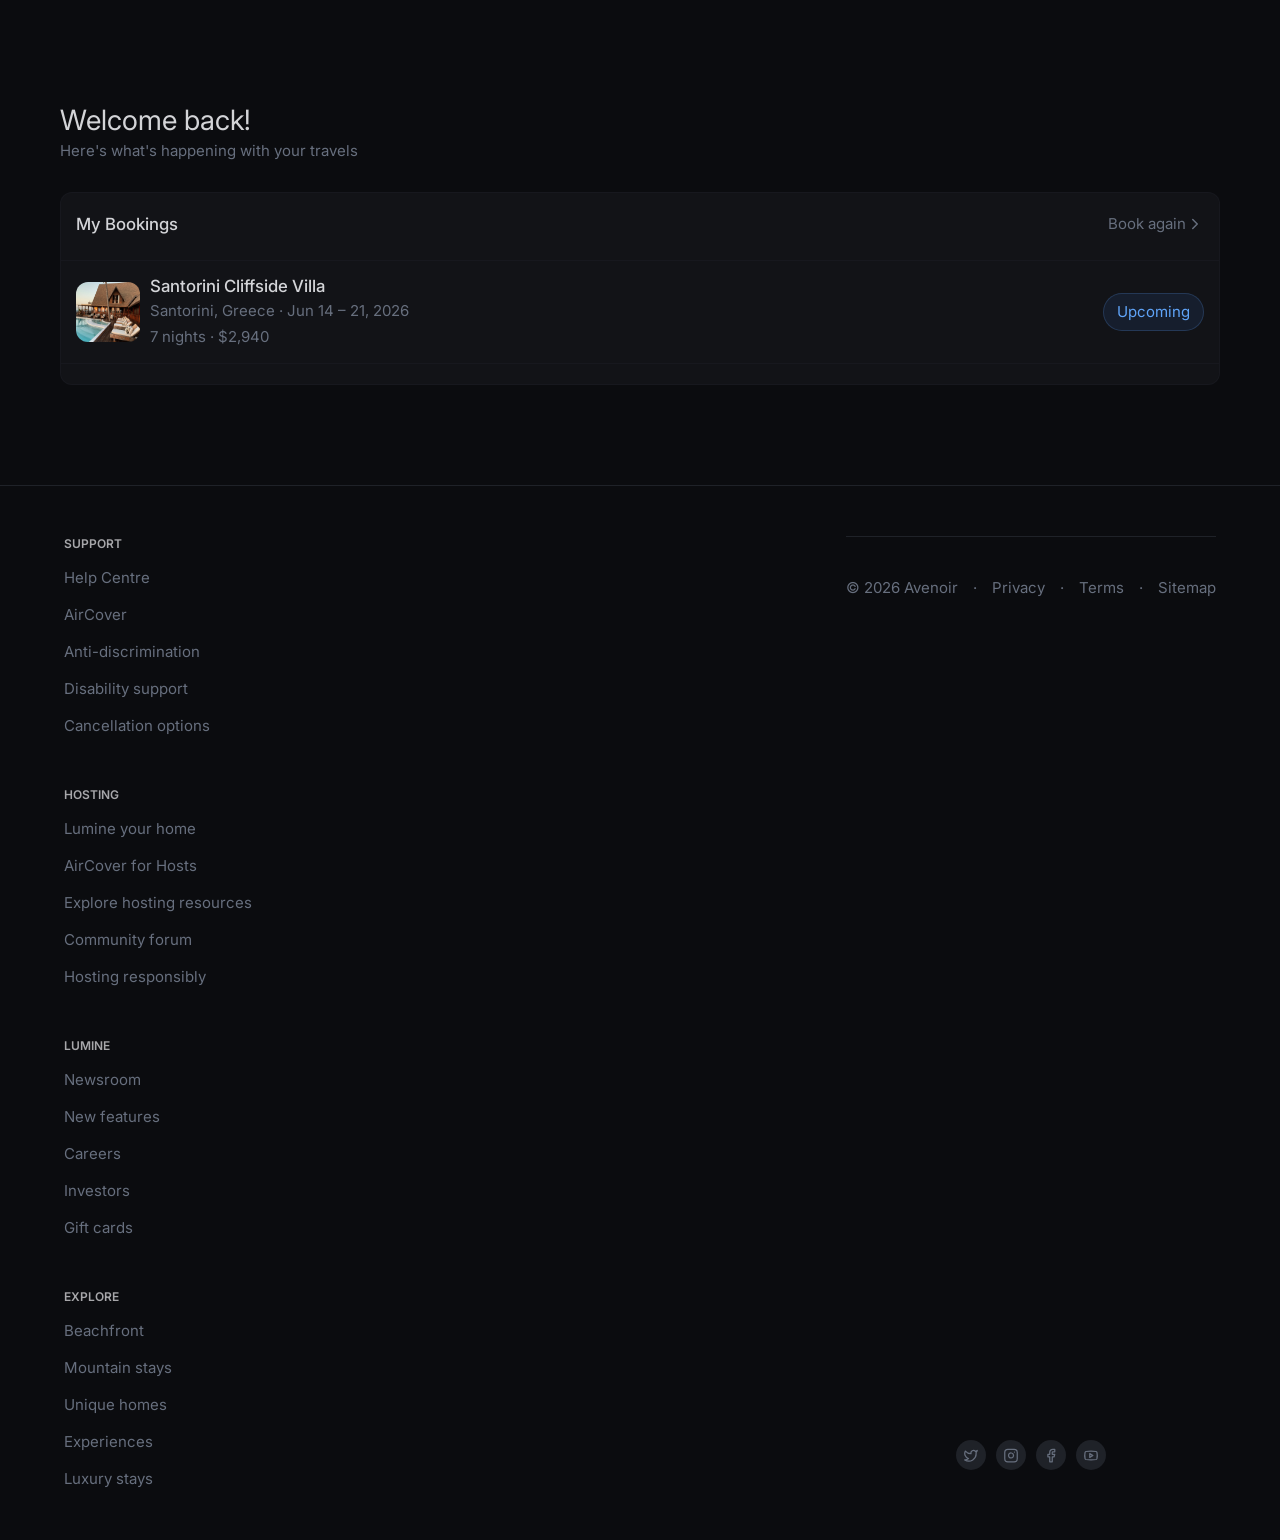
==== dash.html @ 9d3813c6 "Your descriptive message here" ====
<!DOCTYPE html>
<html lang="en">
<head>
    <meta charset="UTF-8">
    <meta name="viewport" content="width=device-width, initial-scale=1.0">
    <title>Avenoir | Website</title>
    <link rel="preconnect" href="https://fonts.googleapis.com">
    <link rel="preconnect" href="https://fonts.gstatic.com" crossorigin>
    <link href="https://fonts.googleapis.com/css2?family=Cookie&family=Inter:ital,opsz,wght@0,14..32,100..900;1,14..32,100..900&display=swap" rel="stylesheet">
  <link rel="stylesheet" href="style.css">
  <link rel="stylesheet" href="./explore.css">
</head>
<body>
    <section class="section">
        <div class="section__inner">
            <div class="section__heading">
                <h2 class="section__title">Welcome back!</h2>
                <p class="text--md">Here's what's happening with your travels</p>
            </div>
            <div class="dahboard">
                <div class="dhs_one">
                    <p class="card__location">My Bookings</p>
                    <p class="text--md">Book again <svg xmlns="http://www.w3.org/2000/svg" width="18" height="18" viewBox="0 0 24 24" fill="none" stroke="currentColor" stroke-width="2" stroke-linecap="round" stroke-linejoin="round" class="lucide lucide-chevron-right w-3 h-3"><path d="m9 18 6-6-6-6"></path></svg></p>
                </div>
                <div class="dallas">
                    <div class="left-da">
                        <img src="./images/hero-bg.jpg" alt="" class="">
                        <div class="lodd">
                            <p class="card__location">Santorini Cliffside Villa</p>
                            <p class="text--md">Santorini, Greece · Jun 14 – 21, 2026</p>
                            <p class="text--md">7 nights · $2,940</p>
                        </div>
                    </div>
                    <dv class="right-dah">
                        <p class="text--md">Upcoming</p>
                    </dv>
                </div>
            </div>
        </div>
    </section>

    


     <footer class="footer-section">
        <div class="footer__inner">
            <div class="first-footer__layer">
                <div class="first__layer--one">
                    <div class="first_layer-header">
                        <p class="text--sm">Support</p>
                    </div>
                    <a href="./" class="">
                        <p class="text--md">Help Centre</p>
                    </a>
                    <a href="./" class="">
                        <p class="text--md">AirCover</p>
                    </a>
                    <a href="./" class="">
                        <p class="text--md">Anti-discrimination</p>
                    </a>
                    <a href="./" class="">
                        <p class="text--md">Disability support</p>
                    </a>
                    <a href="./" class="">
                        <p class="text--md">Cancellation options</p>
                    </a>
                </div>
                <div class="first__layer--one">
                    <div class="first_layer-header">
                        <p class="text--sm">Hosting</p>
                    </div>
                    <a href="./" class="">
                        <p class="text--md">Lumine your home</p>
                    </a>
                    <a href="./" class="">
                        <p class="text--md">AirCover for Hosts</p>
                    </a>
                    <a href="./" class="">
                        <p class="text--md">Explore hosting resources</p>
                    </a>
                    <a href="./" class="">
                        <p class="text--md">Community forum</p>
                    </a>
                    <a href="./" class="">
                        <p class="text--md">Hosting responsibly</p>
                    </a>
                </div>
                <div class="first__layer--one">
                    <div class="first_layer-header">
                        <p class="text--sm">Lumine</p>
                    </div>
                    <a href="./" class="">
                        <p class="text--md">Newsroom</p>
                    </a>
                    <a href="./" class="">
                        <p class="text--md">New features</p>
                    </a>
                    <a href="./" class="">
                        <p class="text--md">Careers</p>
                    </a>
                    <a href="./" class="">
                        <p class="text--md">Investors</p>
                    </a>
                    <a href="./" class="">
                        <p class="text--md">Gift cards</p>
                    </a>
                </div>
                <div class="first__layer--one">
                    <div class="first_layer-header">
                        <p class="text--sm">Explore</p>
                    </div>
                    <a href="./" class="">
                        <p class="text--md">Beachfront</p>
                    </a>
                    <a href="./" class="">
                        <p class="text--md">Mountain stays</p>
                    </a>
                    <a href="./" class="">
                        <p class="text--md">Unique homes</p>
                    </a>
                    <a href="./" class="">
                        <p class="text--md">Experiences</p>
                    </a>
                    <a href="./" class="">
                        <p class="text--md">Luxury stays</p>
                    </a>
                </div>
            </div>
            <div class="second-footer__layer">
                <div class="just-text__footer">
                    <p class="text--md">© <span id="year"></span> Avenoir</p>
                    <p class="text--md">·</p>
                    <p class="text--md">Privacy</p>
                    <p class="text--md">·</p>
                    <p class="text--md">Terms</p>
                    <p class="text--md">·</p>
                    <p class="text--md">Sitemap</p>
                </div>
                <div class="just-svg__footer">
                    <a href="./" class="">
                        <svg xmlns="http://www.w3.org/2000/svg" width="24" height="24" viewBox="0 0 24 24" fill="none" stroke="currentColor" stroke-width="2" stroke-linecap="round" stroke-linejoin="round" class="lucide lucide-twitter w-3.5 h-3.5 text-muted-foreground">
                            <path d="M22 4s-.7 2.1-2 3.4c1.6 10-9.4 17.3-18 11.6 2.2.1 4.4-.6 6-2C3 15.5.5 9.6 3 5c2.2 2.6 5.6 4.1 9 4-.9-4.2 4-6.6 7-3.8 1.1 0 3-1.2 3-1.2z"></path>
                        </svg>
                    </a>
                    <a href="./" class="">
                        <svg xmlns="http://www.w3.org/2000/svg" width="24" height="24" viewBox="0 0 24 24" fill="none" stroke="currentColor" stroke-width="2" stroke-linecap="round" stroke-linejoin="round" class="lucide lucide-instagram w-3.5 h-3.5 text-muted-foreground">
                            <rect width="20" height="20" x="2" y="2" rx="5" ry="5"></rect>
                            <path d="M16 11.37A4 4 0 1 1 12.63 8 4 4 0 0 1 16 11.37z"></path>
                            <line x1="17.5" x2="17.51" y1="6.5" y2="6.5"></line>
                        </svg>
                    </a>
                    <a href="./" class="">
                        <svg xmlns="http://www.w3.org/2000/svg" width="24" height="24" viewBox="0 0 24 24" fill="none" stroke="currentColor" stroke-width="2" stroke-linecap="round" stroke-linejoin="round" class="lucide lucide-facebook w-3.5 h-3.5 text-muted-foreground">
                            <path d="M18 2h-3a5 5 0 0 0-5 5v3H7v4h3v8h4v-8h3l1-4h-4V7a1 1 0 0 1 1-1h3z"></path>
                        </svg>
                    </a>
                    <a href="./" class="">
                        <svg xmlns="http://www.w3.org/2000/svg" width="24" height="24" viewBox="0 0 24 24" fill="none" stroke="currentColor" stroke-width="2" stroke-linecap="round" stroke-linejoin="round" class="lucide lucide-youtube w-3.5 h-3.5 text-muted-foreground">
                            <path d="M2.5 17a24.12 24.12 0 0 1 0-10 2 2 0 0 1 1.4-1.4 49.56 49.56 0 0 1 16.2 0A2 2 0 0 1 21.5 7a24.12 24.12 0 0 1 0 10 2 2 0 0 1-1.4 1.4 49.55 49.55 0 0 1-16.2 0A2 2 0 0 1 2.5 17"></path>
                            <path d="m10 15 5-3-5-3z"></path>
                        </svg>
                    </a>
                </div>
            </div>
        </div>
    </footer>


    <script src="main.js">
    </script>
</body>
</html>
---- style.css ----
/* ===========================
   RESET + BASE
=========================== */
*, *::before, *::after {
  box-sizing: border-box;
  margin: 0;
  padding: 0;
}

html {
  scroll-behavior: smooth;
}

body {
    font-family: "Inter", sans-serif;
}

.section{
    width: 100%;
    background-color: #0B0C0F;
    /* background-color: blue; */
    padding: 80px 0;
}
.section__inner {
  width: min(100%, 1200px);
  margin-inline: auto;
  gap: 30px;
  display: flex;
  flex-direction: column;
  /* background-color: red; */
  padding: 20px;

}

.section__header{
    display: flex;
    justify-content: space-between;
    flex-wrap: nowrap;
    /* justify-content: center; */
    align-items: center;
}

.section__link {
    font-size: .87rem;
    align-self: flex-end;
    text-decoration: underline;
    text-underline-offset: 3px;
    color: #757577;
    text-decoration-color: rgba(233, 234, 237, 0.5);
}

.section__title{
    font-size: 28px;
    font-weight: 400;
    line-height: 40px;
    color: #e9eaede6;
}


.text--md {
    font-size: 15px;
    font-weight: 400;
    line-height: 22px;
    color: rgb(103, 111, 126);
    /* background: red; */
}

.section__grid{
    display: grid;
    grid-template-columns: repeat(1, fr);
    gap: 50px;
    width: 100%;
}

.card {
    display: flex;
    flex-direction: column;
    /* gap: 15px; */
    /* background-color: red; */
    /* display: block; */
    /* border-radius: 12px; */
    overflow: hidden;
    transition: all 0.3s ease;
}

#featured-grid .card{
  gap: 15px;
}

.card__image-wrapper {
    border-radius: 12px;
    overflow: hidden;
    position: relative;
    /* height: 300px; */
}

#featured-grid .card__image-wrapper{
  height: 300px;
}

.card__image-wrapper img {
    width: 100%;
    height: 100%;
    object-fit: cover;
    display: block;
    transition: all 0.3s ease;
    z-index: 100;
}


.card:hover .card__image-wrapper img {
    transform: scale(1.1);
}

.love_btn {
    position: absolute;
    top: 12px;
    right: 12px;
    z-index: 200;
    background: rgba(0, 0, 0, 0.3);
    height: 50px;
    width: 50px;
    display: flex;
    justify-content: center;
    align-items: center;
    padding: 0;
    border-radius: 100%;
    border: none;
    cursor: pointer; 
}

.love_btn svg {
    color: rgb(233, 234, 237);
    height: 24px;
    width: 24px;
    display: block;
}

.card__location{
    font-size: 1.05rem;
    color: #e9eaede6;
    font-weight: 500;
}

.card__details-row{
    display: flex;
    justify-content: space-between;
    align-items: center;
}


.card__rating{
    display: flex;
    justify-content: center;
    align-items: center;
    color: #E9EAED;
    gap: 6px;
}

.card__rating span{
    font-size: 1rem;
    color: #e9eaede6;
}

.card__rating svg{
    height: 20px;
    width: 20px;
    fill: #e9eaede6;
}

.card__details{
    display: flex;
    flex-direction: column;
    gap: 15px;
    padding: 10px 0;
    /* background-color: gold; */
}

.text--sm{
    font-size: 1.15rem;
    line-height: 16px;
    font-weight: 400;
    color: #676f7e;
    /* background-color: red; */
}


.card__price{
    font-weight: 600;
    font-size: 15.9px;
    color: rgba(233, 234, 237, 0.8);
    /* color: rgba(255, 255, 255, 0.6); */
}

.card__price span{
    font-weight: 400;
    color: #676f7e;
}


#destinations-grid{
  display: grid;
  grid-template-columns: repeat(2, 1fr);
  /* background-color: red; */
  row-gap: 30px;
  column-gap: 15px;
}

#destinations-grid .card__image-wrapper{
  height: 330px;
  /* object-fit: contain; */
}


#destinations-grid .image{
  object-fit: contain;
}

.card__destination-label{
  display: flex;
  flex-direction: column;
  gap: 8px;
}


#destinations-grid .card {
    position: relative;
}

#destinations-grid .card__image-wrapper::after {
    content: '';
    position: absolute;
    bottom: 0;
    left: 0;
    right: 0;
    height: 60%;
    background: linear-gradient(to top, rgba(0, 0, 0, 0.7), transparent);
    border-radius: 12px;
}

/* Card Destination Label (Trending grid overlay) */
.card__destination-label {
    position: absolute;
    bottom: 20px;
    left: 15px;
    z-index: 2;
    color: white;
    display: flex;
    flex-direction: column;
    /* gap: 2px; */
}

.card__destination-label .card__location{
  color: rgb(255, 255, 255);
}

.card__destination-label .text--sm{
  color: rgba(255, 255, 255, 0.6);
}

#experiences-grid .card__location{
  color: #e9eaede6;
}

#experiences-grid .card{
  background-color: #1F2228;
  border-radius: 12px ;
  overflow: hidden;
  gap: 0;
}

.card__details__two{
  /* background-color: #1F2228; */
  /* padding: 15px; */
  padding: 25px 15px;
  display: flex;
  flex-direction: column;
  gap: 10px;
  /* border-radius: 8px ; */
}

#experiences-grid .card__image-wrapper{
  border-radius: 0;
}

/* Card Host & Price Row */
.card__host-price {
    padding: 5px 0 0 0;
    display: flex;
    justify-content: space-between;
}

.card__host {
    display: flex;
    justify-content: center;
    align-items: center;
    gap: 8px;
}


.card__host-avatar {
    width: 25px;
    height: 25px;
    object-fit: cover;
    border-radius: 100%;
}








/* Review Card */
.review-card {
    background-color: #121317;
    padding: 30px 20px;
    display: flex;
    flex-direction: column;
    gap: 20px;
    border-radius: 12px;
}

/* Quote Icon */
.review-card #quote-icon {
  fill: rgba(233, 234, 237, 0.15);
}

/* Review Stars */
.review-card__stars svg,
.smaller-head svg {
    height: 17px;
    width: 17px;
    /* width: fit-content; */
    fill: rgba(233, 234, 237, 0.15);
}

.review-card__stars {
    display: flex;
    gap: 3px;
}

/* Review Author */
.review-card__author {
    display: flex;
    justify-content: space-between;
    align-items: center;
}

.review-card__author-avatar {
    width: 35px;
    height: 35px;
    object-fit: cover;
    border-radius: 100%;
}


#bg__img-section{
    background: linear-gradient(to right, rgba(0, 0, 0, .7) 1%, rgba(0, 0, 0, .7) 100%), url(./images/house-three.png);
    background-repeat: no-repeat;
    background-position: center;
    background-size: cover;
    padding: 50px 30px;
    border-radius: 16px;
}

.insidee-head {
    width: 90%;
    display: flex;
    flex-direction: column;
    gap: 15px;
    /* background-color: red; */
}

#bg__img-section .text--special {
    font-weight: 600;
    text-transform: uppercase;
    color: rgba(255, 255, 255, 0.4);
    letter-spacing: 1.2px;
    font-size: 11px;
}

.inner-header {
    font-size: 32px;
    font-weight: 400;
    /* line-height: 60px; */
    color: rgba(233, 234, 237, 0.9);
}

.insidee-head .text--md{
  color: rgba(255, 255, 255, 0.6);

}
.anchor-btn {
    width: 100%;
    display: flex;
    flex-direction: column;
    gap: 20px;
    /* justify-content: start; */
    /* align-items: start; */
    margin-top: 5px;
}

.anchor-btn a {
  width: 100%;
    padding: 15px 25px;
    border-radius: 12px;
    font-weight: 600;
    font-size: 14px;
}

.anchor-one-btn {
    display: flex;
    /* justify-content: center; */
    /* align-items: center; */
    gap: 3px;
    color: rgb(11, 12, 15);
    background-color: rgb(255, 255, 255);
}

.anchor-one-btn svg {
    height: 15px;
}

.anchor-two-btn {
    color: rgba(255, 255, 255, 0.7);
    background-color: transparent;
    border: 1px solid rgba(255, 255, 255, 0.2);
}

.icons-text{
    width: 100%;
    display: flex;
    gap: 20px;
    flex-wrap: wrap;
    row-gap: 15px;
    margin-top: 10px;
    /* background-color: blue; */
    /* padding: 30px 0; */
}

.icon-text-one{
    width: fit-content;
    /* background-color: gold; */
    display: flex;
    justify-content: center;
    align-items: center;
    gap: 10px;
}

.icon-section{
    /* background-color: gold; */
    background-color: rgba(255, 255, 255, 0.1);
    /* padding: 5px; */
    height: 30px;
    width: 30px;
    border-radius: 50%;
    display: flex;
    justify-content: center;
    align-items: center;
}

.icon-section svg{
    height: 16px;
    color: rgba(255, 255, 255, 0.6);
}

.icon-text-one .text--md{
    color: rgba(255, 255, 255, 0.5);
}

.inner-header span{
  color: rgba(255, 255, 255, 0.5);

}





.footer-section{
    padding: 50px 0;
    display: flex;
    justify-content: center;
    align-items: center;
    background-color: #0B0C0F;
    border-top: 1px;
    border-bottom: 0px;
    border-left: 0px;
    border-right: 0px;
    border-style: solid;
    border-color: rgb(31, 34, 40);
}

.second-footer__layer{
    padding: 40px 0 20px 0;
    display: flex;
    flex-direction: column;
    gap: 20px;
    justify-content: space-between;
    align-items: center;
    border-top: .8px;
    border-bottom: 0px;
    border-left: 0px;
    border-right: 0px;
    border-style: solid;
    border-color: rgb(31, 34, 40);
}

.footer__inner{
    display: flex;
    flex-direction: column;
    width: 90%;
    gap: 40px;
    /* background-color: gold; */
}

.first-footer__layer{
    display: grid;
    grid-template-columns: repeat(1, 1fr);
    gap: 50px;
    /* background-color: red; */
}

.first-footer__layer > div{
    width: 100%;
    display: flex;
    flex-direction: column;
    flex-direction: column;
    gap: 15px;
    /* background-color: blue; */
}

.first_layer-header .text--sm{
    text-transform: uppercase;
    color: rgba(233, 234, 237, 0.7);
    font-weight: 600;
}

.first__layer--one .text--md{
    color: rgb(103, 111, 126);
}


.just-text__footer{
    display: flex;
    gap: 15px;
    justify-content: center;
    align-items: center;
}

.just-text__footer > .text--sm{
    color: rgb(103, 111, 126);
}

.just-svg__footer svg{
    height: 15px;
    /* width: 14px; */
    color: rgb(103, 111, 126);
}

.just-svg__footer{
    display: flex;
    gap: 10px;
}

.just-svg__footer > a{
    height: 30px;
    width: 30px;
    display: flex;
    justify-content: center;
    align-items: center;
    background-color: rgb(31, 34, 40);
    border-radius: 50%;
}










































/* ===========================
   TYPOGRAPHY
=========================== */
h1, h2, h3, p {
  margin: 0;
}

a {
  text-decoration: none;
}



/* Tablet+ — show full nav links */
@media (min-width: 768px) {
  .nav__links {
    display: flex;
  }

  .nav__hamburger {
    display: none;
  }

  .nav__mobile {
    display: none !important;
  }
}


@media (min-width: 768px) {
  .stats__grid {
    grid-template-columns: repeat(4, 1fr);
  }
}



@media (min-width: 768px) {
  .work__grid {
    grid-template-columns: repeat(2, 1fr);
    grid-template-rows: auto auto;
  }

  .card--tall {
    grid-row: span 2;
    min-height: 520px;
  }

  .card--wide {
    grid-column: span 2;
  }
}

@media (min-width: 1024px) {
  .card--wide {
    grid-column: span 1;
  }
}

@media (min-width: 768px) {
  .service {
    align-items: center;
  }
}


@media (min-width: 768px) {
  .footer__inner {
    flex-direction: row;
    justify-content: space-between;
  }
}
---- explore.css ----
.search__btn{
    background-color: rgb(18, 19, 23);
    padding: 8px 20px;
    display: flex;
    justify-content: center;
    align-items: center;
    width: 75%;
    gap: 12px;
    border: 1px solid #1f222880;
    border-radius: 12px;
    transition: border-color 0.3s ease;
}


.seacrhc_filter{
    width: 100%;
    display: flex;
    justify-content: space-between;
    /* gap: 15px; */
}

.filter{
    width: 23%;
    display: flex;
    justify-content: center;
    align-items: center;
    background-color: rgb(18, 19, 23);
    border: 1px solid #1f222880;
    border-radius: 12px;
}

svg{
    color: rgb(103, 111, 126);
}

input{
    padding: 12px 0;
    background-color:inherit;
    color: white;
    border: 0;
    outline: 0;
    font-size: 16px;
    /* color: #e9eaedcc; */
    width: 100%;
}

::placeholder{
    color: rgb(103, 111, 126);
}

.search__btn:focus-within {
    border-color: #fff;
}

.filters{
    /* background-color: red; */
    gap: 15px;
    overflow: scroll;
    display: flex;
}

.filter-btn{
    border: 1px solid rgba(31, 34, 40, 0.4);
    padding: 8px 16px;
    background-color: rgb(18, 19, 23);
    color: rgb(103, 111, 126);
    border-radius: 30px;
    font-size: 15px;

}

*::-webkit-scrollbar {
    display: none; /* Chrome/Safari */
}

.bold-txt{
    font-weight: 700;
    color: rgba(233, 234, 237, 0.8);
}

.active{
    color: rgba(233, 234, 237, 0.9);
    border-color: rgba(233, 234, 237, 0.2);
    background-color: rgba(233, 234, 237, 0.1);
}



.back-btn{
    display: flex;
    /* justify-content: center; */
    align-items: center;
    color: rgb(103, 111, 126);
    gap: 5px;
}

.views{
    width: 100%;
    display: flex;
    justify-content: space-between;
    align-items: center;
    flex-direction: column;
    gap: 30px;
}

.vw{
    width: 100%;
    display: flex;
    flex-direction: column;
    gap: 15px;
}

.para{
    display: flex;
    gap: 9px;
    justify-content: center;
    flex-direction: column;
    /* align-items: center; */
    /* background-color: red; */
}

.para .text--md{
    display: flex;
    gap: 6px;
    /* justify-content: center; */
    align-items: center;
    color: rgb(103, 111, 126);
}


.para .bold{
    color: rgba(233, 234, 237, 0.7);
    font-weight: 500;
}


.shre_save{
    width: 100%;
    align-items: center;
    justify-content: end;
    display: flex;
    gap: 10px;
    /* background-color: gold; */
}

.share__btn{
    color: rgb(103, 111, 126);
    background-color: inherit;
    border: 1px solid rgba(31, 34, 40, 0.4);
    border-radius: 12px;
    padding: 10px 15px;
    display: flex;
    justify-content: center;
    align-items: center;
    gap: 3px;
    font-size: 15px;
}


.griddy{
    width: 100%;
    display: flex;
    gap: 15px;
    border-radius: 12px;
    overflow: hidden;
    /* background-color: red; */
    flex-direction: column;
    /* padding: 20px; */
}

.griddy_one{
    object-fit: cover;
    width: 100%;
    display: block;
}

.griddhdh{
    display: grid;
    /* padding: 20px; */
    width: 100%;
    gap: 8px;
    /* background: gold; */
    grid-template-columns: repeat(2, 1fr);
}

.griddhdh img{
    object-fit: cover;
    height: 140px;
    width: 100%;
}


.headign-grid{
    width: 100%;
    display: flex;
    flex-direction: column-reverse;
    gap: 12px;
    /* justify-content: space-between; */
    /* align-items: center; */
}


.inner-doings{
    font-size: 20px;
    line-height: 28px;
    font-weight: 300;
    /* background: red; */
    color: rgba(233, 234, 237, 0.9);
}

.headign-grid img{
    width: 70px;
    height: 70px;
    border-radius: 100%;
    object-fit: cover;
}

.grid_text{
    width: 100%;
    display: flex;
    flex-direction: column;
    gap: 50px;
}

.loveej{
    padding: 30px 0;
    border-width: 1px 0;
    border-color: rgba(31, 34, 40, 0.4);
    border-style: solid;
    display: flex;
    flex-direction: column;
    gap: 35px;
}

.svg-loya{
    display: flex;
    justify-content: center;
    align-items: center;
    border-radius: 12px;
    padding: 12px;
    width: fit-content;
    border: 1px solid rgba(31, 34, 40, 0.4);
    /* box-sizing: content-box; */
    /* color: red; */
    background-color: rgb(18, 19, 23);
}

.svg-loya svg{
    color: rgb(103, 111, 126);
    /* background-color: colorrgb(18, 19, 23); */
    /* border: 1px solid rgba(31, 34, 40, 0.4); */
}

.loys{
    display: flex;
    gap: 14px;
    /* justify-content: center; */
    width: 100%;
}

.lodd{
    display: flex;
    gap: 4px;
    flex-direction: column;

}  

.felxing{
    width: 100%;
    display: flex;
    justify-content: space-between;
}

.felxing > div{
    width: 50%;
    display: flex;
    gap: 25px;
    flex-direction: column;
}

.fl-one .text--md{
    color: rgba(233, 234, 237, 0.7);
}

.props_svg{
    display: flex;
    gap: 8px;
    /* justify-content: center; */
    align-items: center;
}

.revuwe__cards-section{
    display: flex;
    flex-direction: column;
    gap: 20px;
}

.grid_two_revies{
    width: 100%;
    display: grid;
    grid-template-columns: repeat(1, 1fr);
    gap: 10px;
    background-color: rgb(18, 19, 23);
    border: 1px solid rgba(31, 34, 40, 0.4);
    padding: 20px;
    border-radius: 12px;
}

/* .grid_two_revies > div{
    width: 100%;
    background-color: red;
    padding: 20px;
    border-radius: 12px; */
/* } */

.top_review_header{
    width: 100%;
    display: flex;
    justify-content: space-between;
    align-items: center;
}


.card-container{
    width: 100%;
    background-color: rgb(18, 19, 23);
    border: 1px solid rgba(31, 34, 40, 0.4);
    padding: 25px;
    border-radius: 12px;
    display: flex;
    gap: 20px;
    flex-direction: column;
    /* background-color: red; */
}

.price-header{
    display: flex;
    gap: 5px;
    align-items: center;
}

.pricingf{
    display: flex;
    justify-content: space-between;
    align-items: center;
}

.smaller-head{
    display: flex;
    gap: 5px;
    align-items: center;
    justify-content: center;
}

.date-section{
    width: 100%;
    border-radius: 12px;
    border: 1px solid rgba(31, 34, 40, 0.4);
}

.input_check{
    display: flex;
    /* background-color: gold; */
    border-width: 0 0 1px 0;
    border-style: solid;
    border-color: rgba(31, 34, 40, 0.4);
}

.input_check > div{
    padding: 15px;
    width: 50%;
}

.date-input input{
    color:  rgb(103, 111, 126);
}

.guests-section{
    width: 100%;
    display: flex;
    /* justify-content: center; */
    /* align-items: center; */
    flex-direction: column;
    padding: 15px;
    color: rgb(103, 111, 126);
    gap: 10px;
}

.border{
    border-width: 0 0 0 1px;
    border-style: solid;
    border-color: rgba(31, 34, 40, 0.4);
}

.date-section label{
    font-weight: 600;
    text-transform: uppercase;
    color: rgba(255, 255, 255, 0.4);
    letter-spacing: 1.2px;
    font-size: 11px;
}

.reserve-btn{
    width: 100%;
    border-radius: 12px;
    font-weight: 600;
    /* text-transform: uppercase; */
    color: rgba(233, 234, 237, 0.8);
    letter-spacing: 1.2px;
    font-size: 14px;
    border: 0;
    padding: 13px 0;
    background-color: rgba(233, 234, 237, 0.1);
}


.breakdown-row{
    width: 100%;
    display: flex;
    justify-content: space-between;
}

.price-breakdown{
    display: flex;
    flex-direction: column;
    gap: 10px;
}

.total{
    border-width: 1px 0 0 0;
    border-color: rgba(31, 34, 40, 0.4);
    border-style: solid;
    padding: 10px 0;
}

.guests-btn{
    padding: 5px 9px;
    border-radius: 100%;
    color: rgb(103, 111, 126);
    background-color: inherit;
    border: 1px solid rgba(31, 34, 40, 0.4);
}


.loggn{
    display: flex;
    flex-direction: column;
    gap: 20px;
}

.gridgdg{
    display: grid;
    gap: 20px;
    grid-template-columns: repeat(2, 1fr);
}

.gridgdg .card__location{
    font-size: .95rem;
}

.gridgdg .card__price{
    font-size: 13.7px;
}

.gridgdg .card__details{
    gap: 5px;
}

.gridgdg .card__rating{
    gap: 2px;
    /* font-size: 1px; */
}

.gridgdg svg{
    width: 15px;
    height: 15px;
}

.gridgdg ,.text--sm{
    font-size: 12px;
}


.dahboard{
    background-color: rgb(18, 19, 23);
    border: 1px solid rgba(31, 34, 40, 0.4);
    border-radius: 12px;
    padding: 20px 0;
    width: 100%;
    gap: 25px;
    display: flex;
    flex-direction: column;
}

.dhs_one{
    display: flex;
    align-items: center;
    /* background-color: red; */
    padding: 0 15px;
    justify-content: space-between;
}

.dhs_one .text--md{
    display: flex;
    justify-content: center;
    align-items: center;
}

.dallas{
    padding: 15px;
    /* background-color: red; */
    border-width: 1px 0;
    display: flex;
    justify-content: space-between;
    align-items: center;
    border-style: solid;
    border-color: rgba(31, 34, 40, 0.4);
}

.left-da img{
    height: 60px;
    width: 64px;
    border-radius: 12px;
}

.left-da{
    display: flex;
    gap: 10px;
    justify-content: center;
    align-items: center;
}

.right-dah{
    /* align-self: flex-end; */
}
.right-dah .text--md{
    /* align-self: flex-end; */
    color: rgb(96, 165, 250);
    border: 1px solid rgba(96, 165, 250, 0.2);
    padding: 7px 13px;
    border-radius: 30px;
    background-color: rgba(59, 130, 246, 0.1);
}
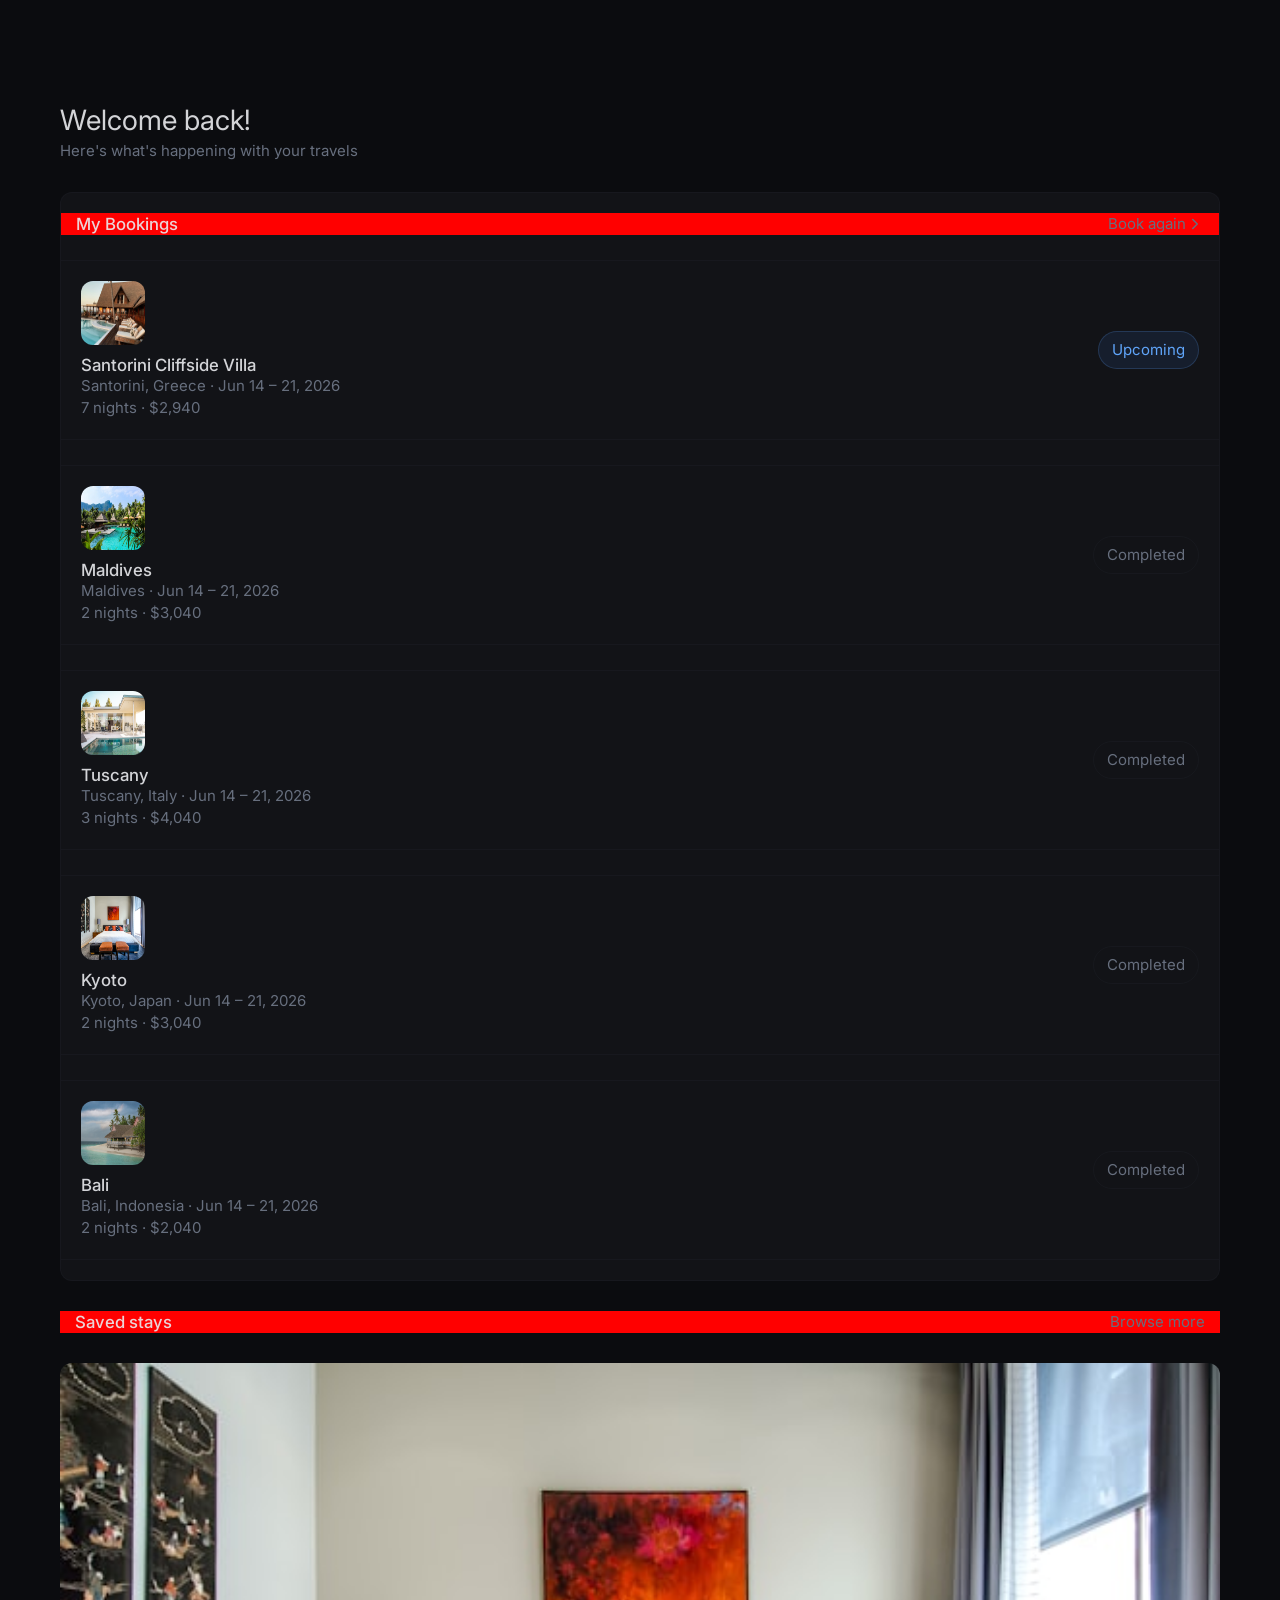
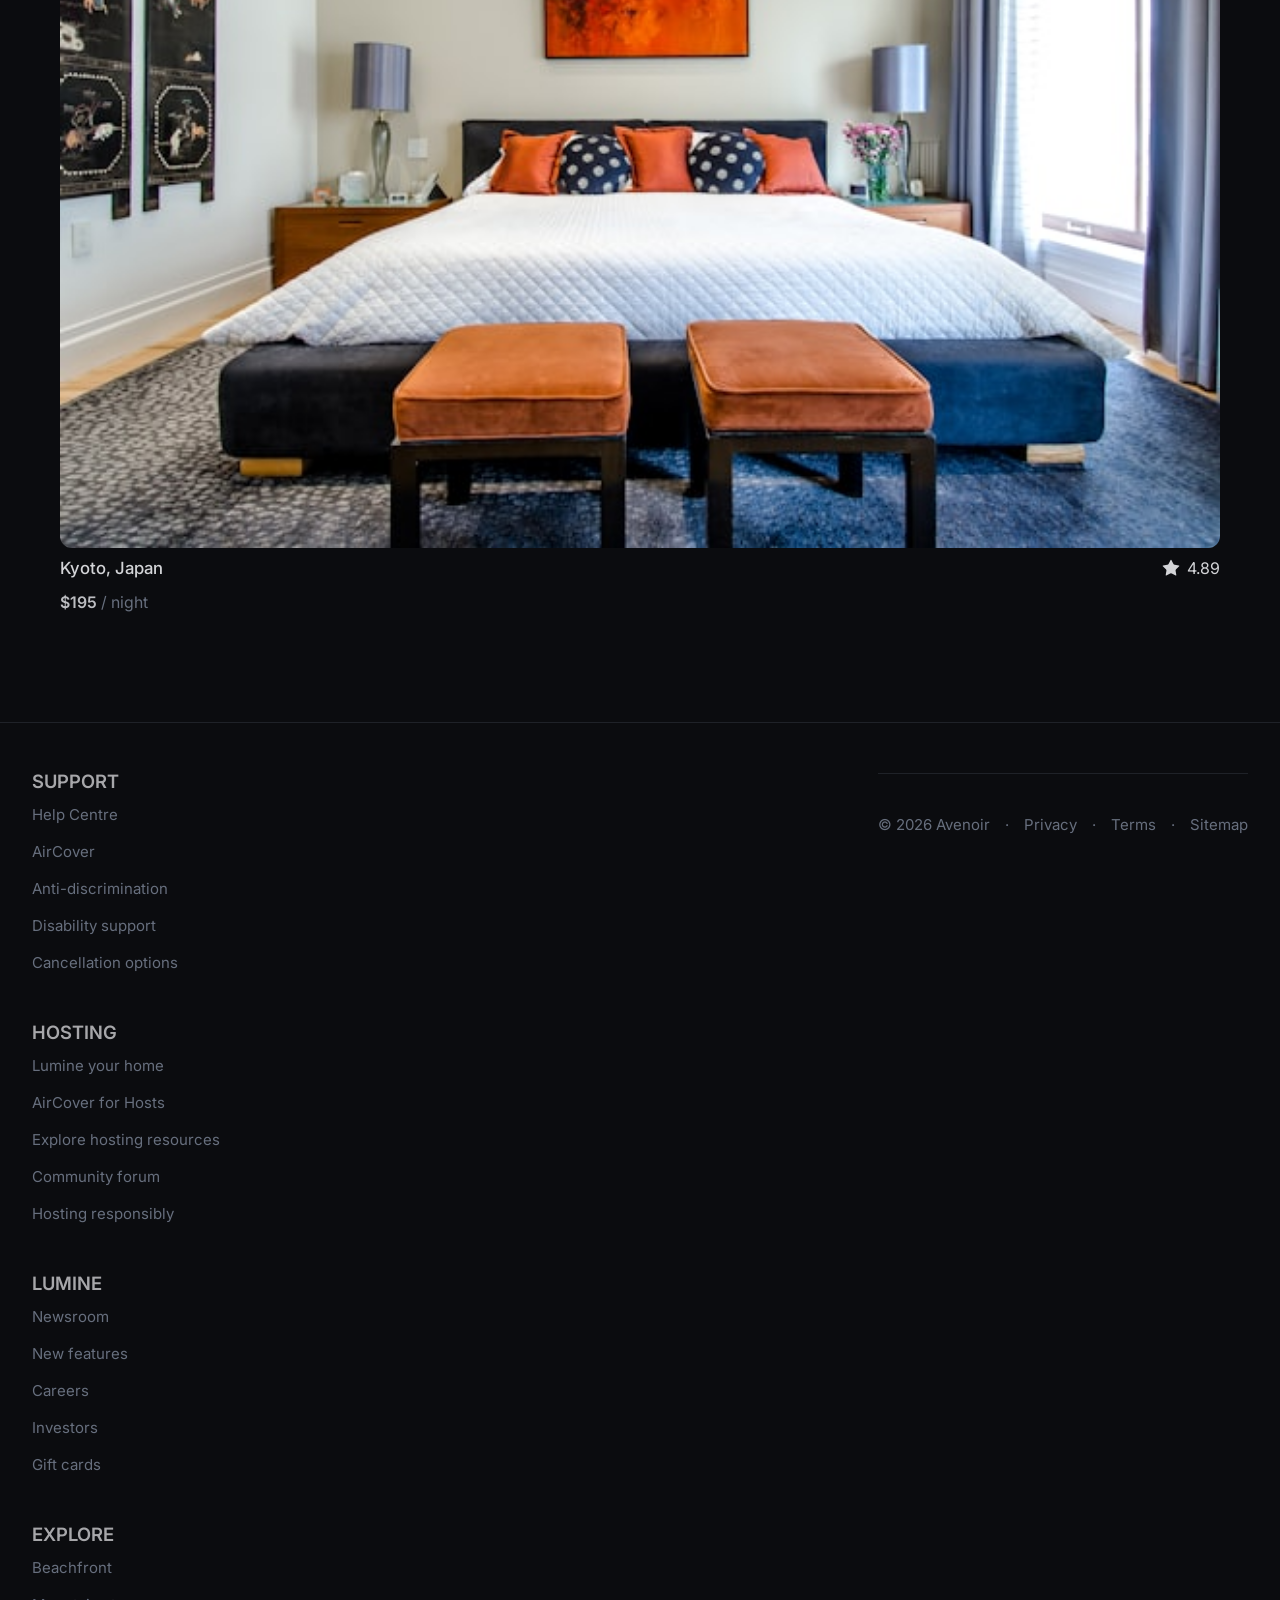
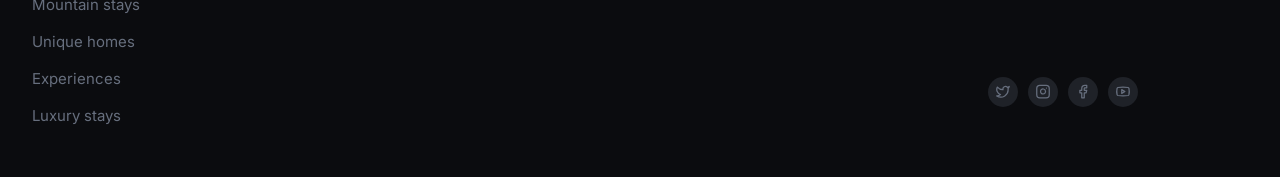
==== commit b1b9c49a: "Your descriptive commit message here" ====
--- a/dash.html
+++ b/dash.html
@@ -17,36 +17,115 @@
                 <h2 class="section__title">Welcome back!</h2>
                 <p class="text--md">Here's what's happening with your travels</p>
             </div>
-            <div class="dahboard">
-                <div class="dhs_one">
+            <div class="dashboard">
+                <div class="dashboard__header">
                     <p class="card__location">My Bookings</p>
                     <p class="text--md">Book again <svg xmlns="http://www.w3.org/2000/svg" width="18" height="18" viewBox="0 0 24 24" fill="none" stroke="currentColor" stroke-width="2" stroke-linecap="round" stroke-linejoin="round" class="lucide lucide-chevron-right w-3 h-3"><path d="m9 18 6-6-6-6"></path></svg></p>
                 </div>
-                <div class="dallas">
-                    <div class="left-da">
+                <div class="booking-card">
+                    <div class="booking-card__content">
                         <img src="./images/hero-bg.jpg" alt="" class="">
-                        <div class="lodd">
+                        <div class="feature__content">
                             <p class="card__location">Santorini Cliffside Villa</p>
                             <p class="text--md">Santorini, Greece · Jun 14 – 21, 2026</p>
                             <p class="text--md">7 nights · $2,940</p>
                         </div>
                     </div>
-                    <dv class="right-dah">
+                    <dv class="booking-card__status">
                         <p class="text--md">Upcoming</p>
                     </dv>
                 </div>
+
+                <div class="booking-card">
+                    <div class="booking-card__content">
+                        <img src="./images/house-two.png" alt="" class="">
+                        <div class="feature__content">
+                            <p class="card__location">Maldives</p>
+                            <p class="text--md">Maldives · Jun 14 – 21, 2026</p>
+                            <p class="text--md">2 nights · $3,040</p>
+                        </div>
+                    </div>
+                    <dv class="booking-card__status">
+                        <p class="text--md complete">Completed</p>
+                    </dv>
+                </div>
+
+                <div class="booking-card">
+                    <div class="booking-card__content">
+                        <img src="./images/house-three.png" alt="" class="">
+                        <div class="feature__content">
+                            <p class="card__location">Tuscany</p>
+                            <p class="text--md">Tuscany, Italy · Jun 14 – 21, 2026</p>
+                            <p class="text--md">3 nights · $4,040</p>
+                        </div>
+                    </div>
+                    <dv class="booking-card__status">
+                        <p class="text--md complete">Completed</p>
+                    </dv>
+                </div>
+
+                <div class="booking-card">
+                    <div class="booking-card__content">
+                        <img src="./images/house-four.png" alt="" class="">
+                        <div class="feature__content">
+                            <p class="card__location">Kyoto</p>
+                            <p class="text--md">Kyoto, Japan · Jun 14 – 21, 2026</p>
+                            <p class="text--md">2 nights · $3,040</p>
+                        </div>
+                    </div>
+                    <dv class="booking-card__status">
+                        <p class="text--md complete">Completed</p>
+                    </dv>
+                </div>
+
+                <div class="booking-card">
+                    <div class="booking-card__content">
+                        <img src="./images/house-five.png" alt="" class="">
+                        <div class="feature__content">
+                            <p class="card__location">Bali</p>
+                            <p class="text--md">Bali, Indonesia · Jun 14 – 21, 2026</p>
+                            <p class="text--md">2 nights · $2,040</p>
+                        </div>
+                    </div>
+                    <dv class="booking-card__status">
+                        <p class="text--md complete">Completed</p>
+                    </dv>
+                </div>
+            </div>
+
+            <div class="dashboard__header">
+                <p class="card__location">Saved stays</p>
+                <p class="text--md">Browse more</p>
+            </div>
+            <div class="saved-stays">
+                
+                    <a href="./" class="card" data-filter="city">
+                        <div class="card__image-wrapper">
+                            <img src="./images/house-four.png" alt="">
+                        </div>
+                        <div class="card__details">
+                            <div class="card__details-row">
+                                <p class="card__location">Kyoto, Japan</p>
+                                <div class="card__rating">
+                                    <svg xmlns="http://www.w3.org/2000/svg" width="24" height="24" viewBox="0 0 24 24">
+                                        <path d="M11.525 2.295a.53.53 0 0 1 .95 0l2.31 4.679a2.123 2.123 0 0 0 1.595 1.16l5.166.756a.53.53 0 0 1 .294.904l-3.736 3.638a2.123 2.123 0 0 0-.611 1.878l.882 5.14a.53.53 0 0 1-.771.56l-4.618-2.428a2.122 2.122 0 0 0-1.973 0L6.396 21.01a.53.53 0 0 1-.77-.56l.881-5.139a2.122 2.122 0 0 0-.611-1.879L2.16 9.795a.53.53 0 0 1 .294-.906l5.165-.755a2.122 2.122 0 0 0 1.597-1.16z"></path>
+                                    </svg>
+                                    <span class="text--sm">4.89</span>
+                               </div>
+                            </div>
+                            <p class="card__price">$195 <span>/ night</span></p>
+                        </div>
+                    </a>
             </div>
         </div>
     </section>
 
     
-
-
      <footer class="footer-section">
         <div class="footer__inner">
-            <div class="first-footer__layer">
-                <div class="first__layer--one">
-                    <div class="first_layer-header">
+            <div class="footer__menu">
+                <div class="footer__column">
+                    <div class="footer__column-title">
                         <p class="text--sm">Support</p>
                     </div>
                     <a href="./" class="">
@@ -65,8 +144,8 @@
                         <p class="text--md">Cancellation options</p>
                     </a>
                 </div>
-                <div class="first__layer--one">
-                    <div class="first_layer-header">
+                <div class="footer__column">
+                    <div class="footer__column-title">
                         <p class="text--sm">Hosting</p>
                     </div>
                     <a href="./" class="">
@@ -85,8 +164,8 @@
                         <p class="text--md">Hosting responsibly</p>
                     </a>
                 </div>
-                <div class="first__layer--one">
-                    <div class="first_layer-header">
+                <div class="footer__column">
+                    <div class="footer__column-title">
                         <p class="text--sm">Lumine</p>
                     </div>
                     <a href="./" class="">
@@ -105,8 +184,8 @@
                         <p class="text--md">Gift cards</p>
                     </a>
                 </div>
-                <div class="first__layer--one">
-                    <div class="first_layer-header">
+                <div class="footer__column">
+                    <div class="footer__column-title">
                         <p class="text--sm">Explore</p>
                     </div>
                     <a href="./" class="">
@@ -127,7 +206,7 @@
                 </div>
             </div>
             <div class="second-footer__layer">
-                <div class="just-text__footer">
+                <div class="footer__meta">
                     <p class="text--md">© <span id="year"></span> Avenoir</p>
                     <p class="text--md">·</p>
                     <p class="text--md">Privacy</p>
@@ -136,7 +215,7 @@
                     <p class="text--md">·</p>
                     <p class="text--md">Sitemap</p>
                 </div>
-                <div class="just-svg__footer">
+                <div class="footer__social">
                     <a href="./" class="">
                         <svg xmlns="http://www.w3.org/2000/svg" width="24" height="24" viewBox="0 0 24 24" fill="none" stroke="currentColor" stroke-width="2" stroke-linecap="round" stroke-linejoin="round" class="lucide lucide-twitter w-3.5 h-3.5 text-muted-foreground">
                             <path d="M22 4s-.7 2.1-2 3.4c1.6 10-9.4 17.3-18 11.6 2.2.1 4.4-.6 6-2C3 15.5.5 9.6 3 5c2.2 2.6 5.6 4.1 9 4-.9-4.2 4-6.6 7-3.8 1.1 0 3-1.2 3-1.2z"></path>
--- a/style.css
+++ b/style.css
@@ -21,8 +21,10 @@
     /* background-color: blue; */
     padding: 80px 0;
 }
+
+
 .section__inner {
-  width: min(100%, 1200px);
+  width: min(95%, 1200px);
   margin-inline: auto;
   gap: 30px;
   display: flex;
@@ -511,61 +513,62 @@
 .footer__inner{
     display: flex;
     flex-direction: column;
-    width: 90%;
+    width: 95%;
     gap: 40px;
     /* background-color: gold; */
 }
 
-.first-footer__layer{
+.footer__menu{
     display: grid;
     grid-template-columns: repeat(1, 1fr);
     gap: 50px;
     /* background-color: red; */
 }
 
-.first-footer__layer > div{
+.footer__menu > div{
     width: 100%;
     display: flex;
     flex-direction: column;
-    flex-direction: column;
+    /* flex-direction: column; */
     gap: 15px;
     /* background-color: blue; */
 }
 
-.first_layer-header .text--sm{
+.footer__column-title .text--sm{
     text-transform: uppercase;
     color: rgba(233, 234, 237, 0.7);
     font-weight: 600;
-}
-
-.first__layer--one .text--md{
+    /* font-size: 1.15rem; */
+}
+
+.footer__column .text--md{
     color: rgb(103, 111, 126);
 }
 
 
-.just-text__footer{
+.footer__meta{
     display: flex;
     gap: 15px;
     justify-content: center;
     align-items: center;
 }
 
-.just-text__footer > .text--sm{
+.footer__meta > .text--sm{
     color: rgb(103, 111, 126);
 }
 
-.just-svg__footer svg{
+.footer__social svg{
     height: 15px;
     /* width: 14px; */
     color: rgb(103, 111, 126);
 }
 
-.just-svg__footer{
+.footer__social{
     display: flex;
     gap: 10px;
 }
 
-.just-svg__footer > a{
+.footer__social > a{
     height: 30px;
     width: 30px;
     display: flex;
@@ -574,6 +577,43 @@
     background-color: rgb(31, 34, 40);
     border-radius: 50%;
 }
+
+
+
+
+
+
+
+
+
+
+
+
+
+
+
+
+
+
+
+
+
+
+
+
+
+
+
+
+
+
+
+
+
+
+
+
+
 
 
 
--- a/explore.css
+++ b/explore.css
@@ -476,12 +476,14 @@
     height: 15px;
 }
 
-.gridgdg ,.text--sm{
+.gridgdg .text--sm{
     font-size: 12px;
 }
 
 
-.dahboard{
+
+
+.dashboard{
     background-color: rgb(18, 19, 23);
     border: 1px solid rgba(31, 34, 40, 0.4);
     border-radius: 12px;
@@ -492,22 +494,22 @@
     flex-direction: column;
 }
 
-.dhs_one{
-    display: flex;
-    align-items: center;
-    /* background-color: red; */
+.dashboard__header{
+    display: flex;
+    align-items: center;
+    background-color: red;
     padding: 0 15px;
     justify-content: space-between;
 }
 
-.dhs_one .text--md{
-    display: flex;
-    justify-content: center;
-    align-items: center;
-}
-
-.dallas{
-    padding: 15px;
+.dashboard__header .text--md{
+    display: flex;
+    justify-content: center;
+    align-items: center;
+}
+
+.booking-card{
+    padding: 20px;
     /* background-color: red; */
     border-width: 1px 0;
     display: flex;
@@ -517,27 +519,63 @@
     border-color: rgba(31, 34, 40, 0.4);
 }
 
-.left-da img{
-    height: 60px;
+.booking-card__content img{
+    height: 64px;
     width: 64px;
     border-radius: 12px;
 }
 
-.left-da{
+.booking-card__content{
     display: flex;
     gap: 10px;
     justify-content: center;
-    align-items: center;
-}
-
-.right-dah{
-    /* align-self: flex-end; */
-}
-.right-dah .text--md{
+    /* align-items: center; */
+    flex-direction: column;
+}
+
+
+.booking-card__status .text--md{
     /* align-self: flex-end; */
     color: rgb(96, 165, 250);
     border: 1px solid rgba(96, 165, 250, 0.2);
     padding: 7px 13px;
     border-radius: 30px;
     background-color: rgba(59, 130, 246, 0.1);
+}
+
+.booking-card__status .complete{
+    color: rgb(103, 111, 126);
+    border: 1px solid rgba(31, 34, 40, 0.4);
+    background-color: inherit;
+}
+
+.savedd{
+    width: 100%;
+    display: flex;
+    justify-content: space-between;
+    flex-direction: column;
+    gap: 30px;
+}
+
+/* Filter button improvements */
+.filter__btn {
+    border: 1px solid rgba(31, 34, 40, 0.4);
+    padding: 8px 16px;
+    background-color: rgb(18, 19, 23);
+    color: rgb(103, 111, 126);
+    border-radius: 30px;
+    font-size: 15px;
+    cursor: pointer;
+    transition: all 0.3s ease;
+}
+
+.filter__btn:hover {
+    border-color: rgba(233, 234, 237, 0.3);
+}
+
+.filter__btn--active,
+.filter-btn.active {
+    color: rgba(233, 234, 237, 0.9);
+    border-color: rgba(233, 234, 237, 0.2);
+    background-color: rgba(233, 234, 237, 0.1);
 }
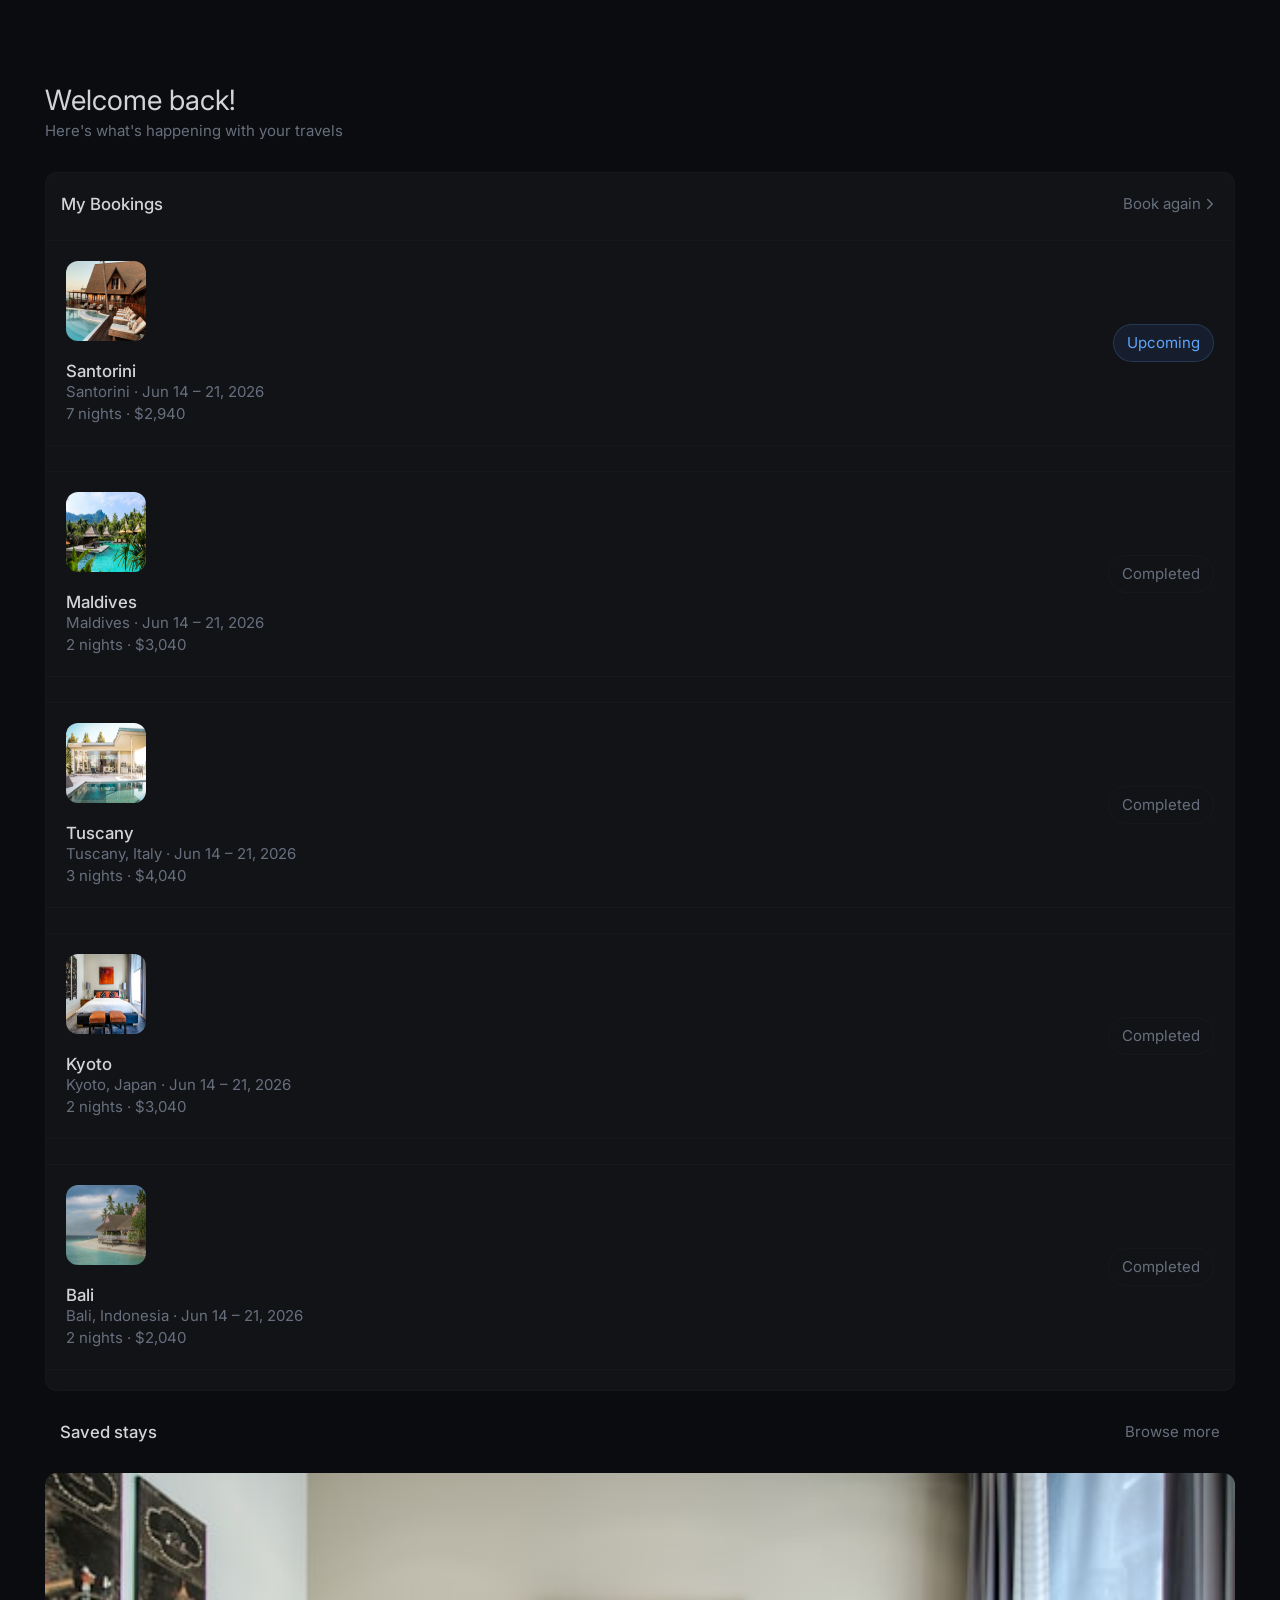
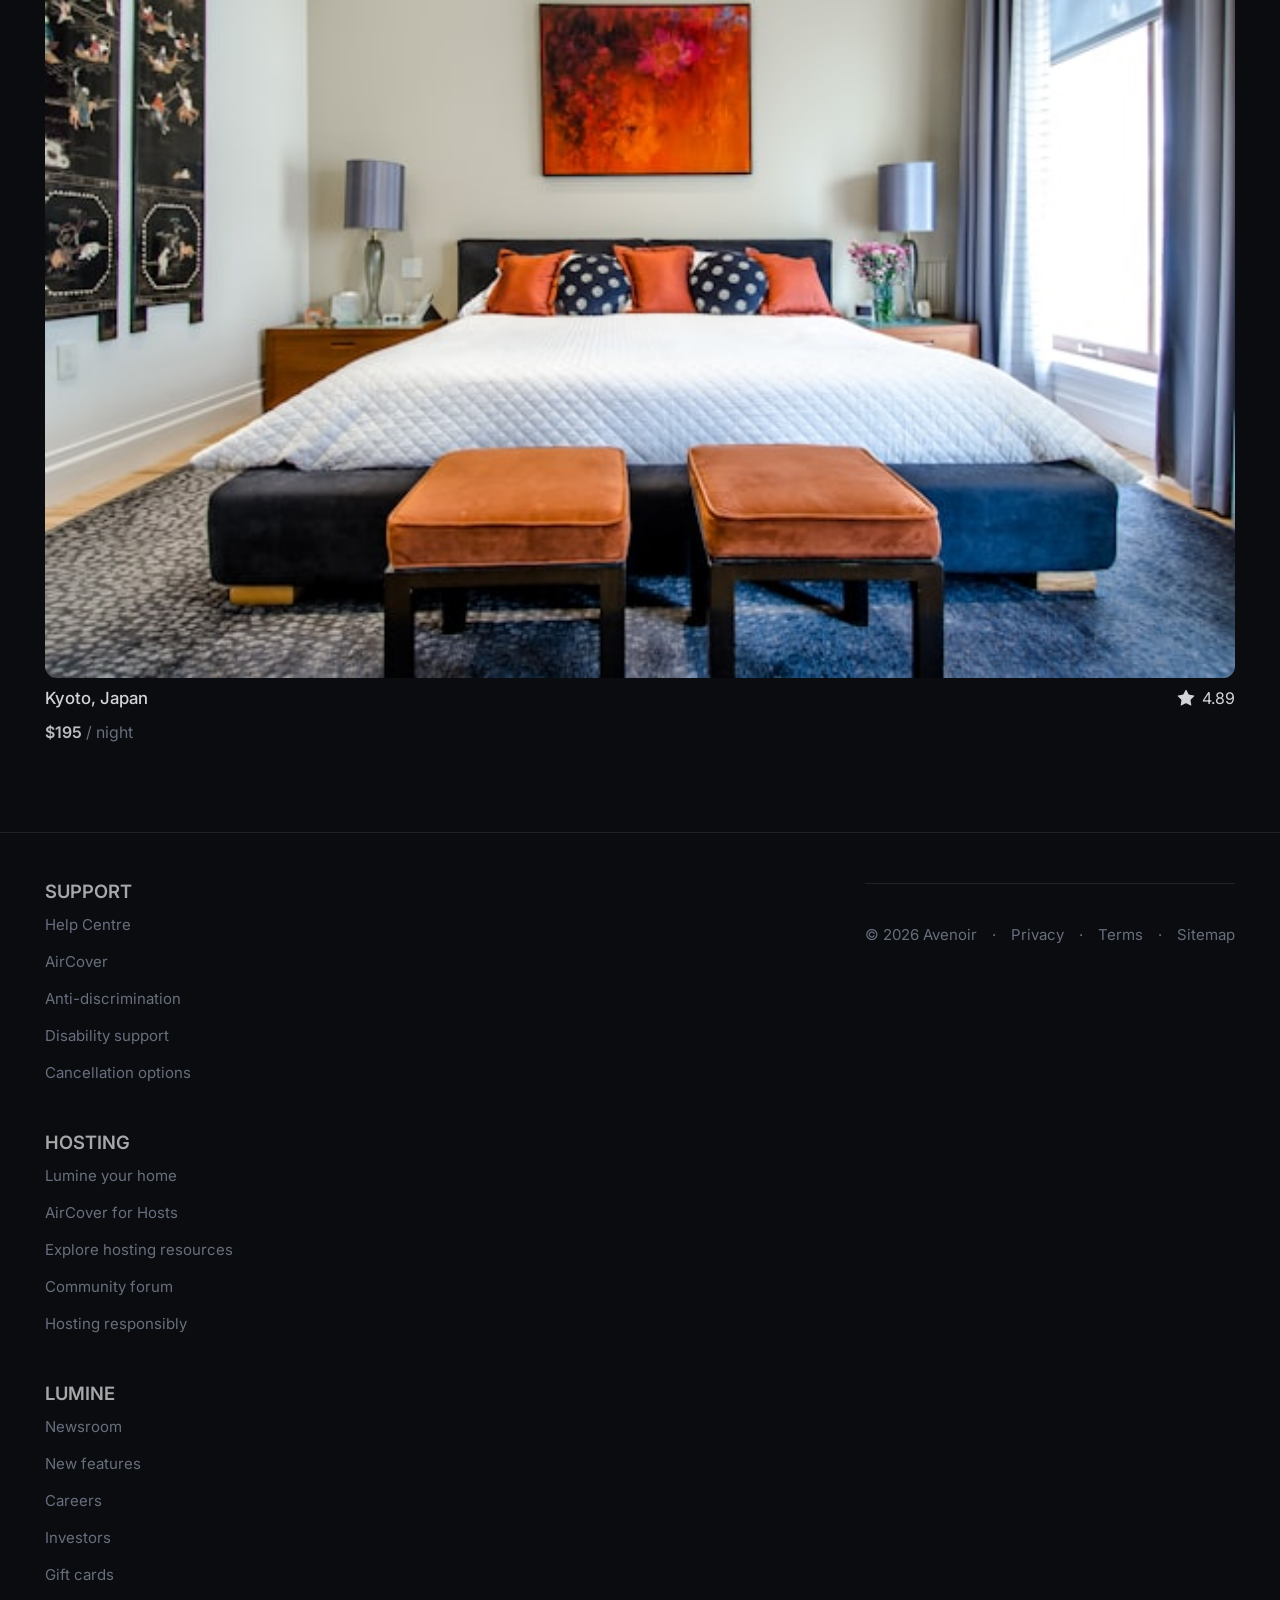
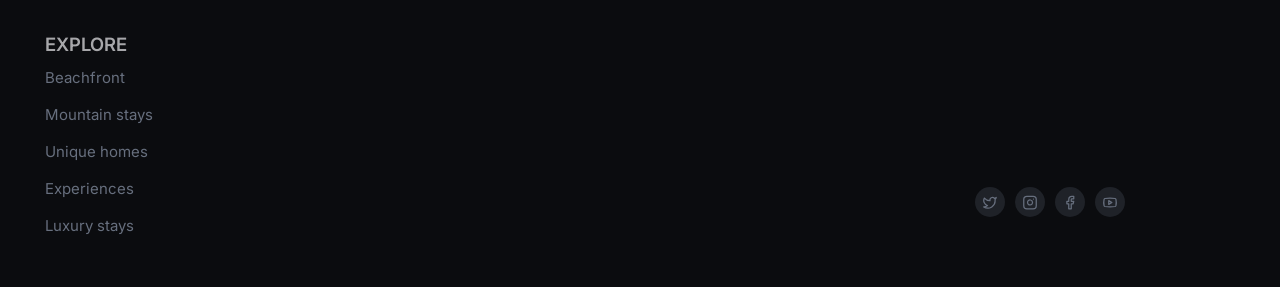
==== commit 2ce1072c: "Your descriptive commit message here" ====
--- a/dash.html
+++ b/dash.html
@@ -26,8 +26,8 @@
                     <div class="booking-card__content">
                         <img src="./images/hero-bg.jpg" alt="" class="">
                         <div class="feature__content">
-                            <p class="card__location">Santorini Cliffside Villa</p>
-                            <p class="text--md">Santorini, Greece · Jun 14 – 21, 2026</p>
+                            <p class="card__location">Santorini</p>
+                            <p class="text--md">Santorini · Jun 14 – 21, 2026</p>
                             <p class="text--md">7 nights · $2,940</p>
                         </div>
                     </div>
--- a/style.css
+++ b/style.css
@@ -24,13 +24,13 @@
 
 
 .section__inner {
-  width: min(95%, 1200px);
+  width: 93%;
   margin-inline: auto;
   gap: 30px;
   display: flex;
   flex-direction: column;
   /* background-color: red; */
-  padding: 20px;
+  /* padding: 20px; */
 
 }
 
@@ -513,7 +513,7 @@
 .footer__inner{
     display: flex;
     flex-direction: column;
-    width: 95%;
+    width: 93%;
     gap: 40px;
     /* background-color: gold; */
 }
--- a/explore.css
+++ b/explore.css
@@ -497,7 +497,7 @@
 .dashboard__header{
     display: flex;
     align-items: center;
-    background-color: red;
+    /* background-color: red; */
     padding: 0 15px;
     justify-content: space-between;
 }
@@ -520,14 +520,14 @@
 }
 
 .booking-card__content img{
-    height: 64px;
-    width: 64px;
+    height: 80px;
+    width: 80px;
     border-radius: 12px;
 }
 
 .booking-card__content{
     display: flex;
-    gap: 10px;
+    gap: 20px;
     justify-content: center;
     /* align-items: center; */
     flex-direction: column;
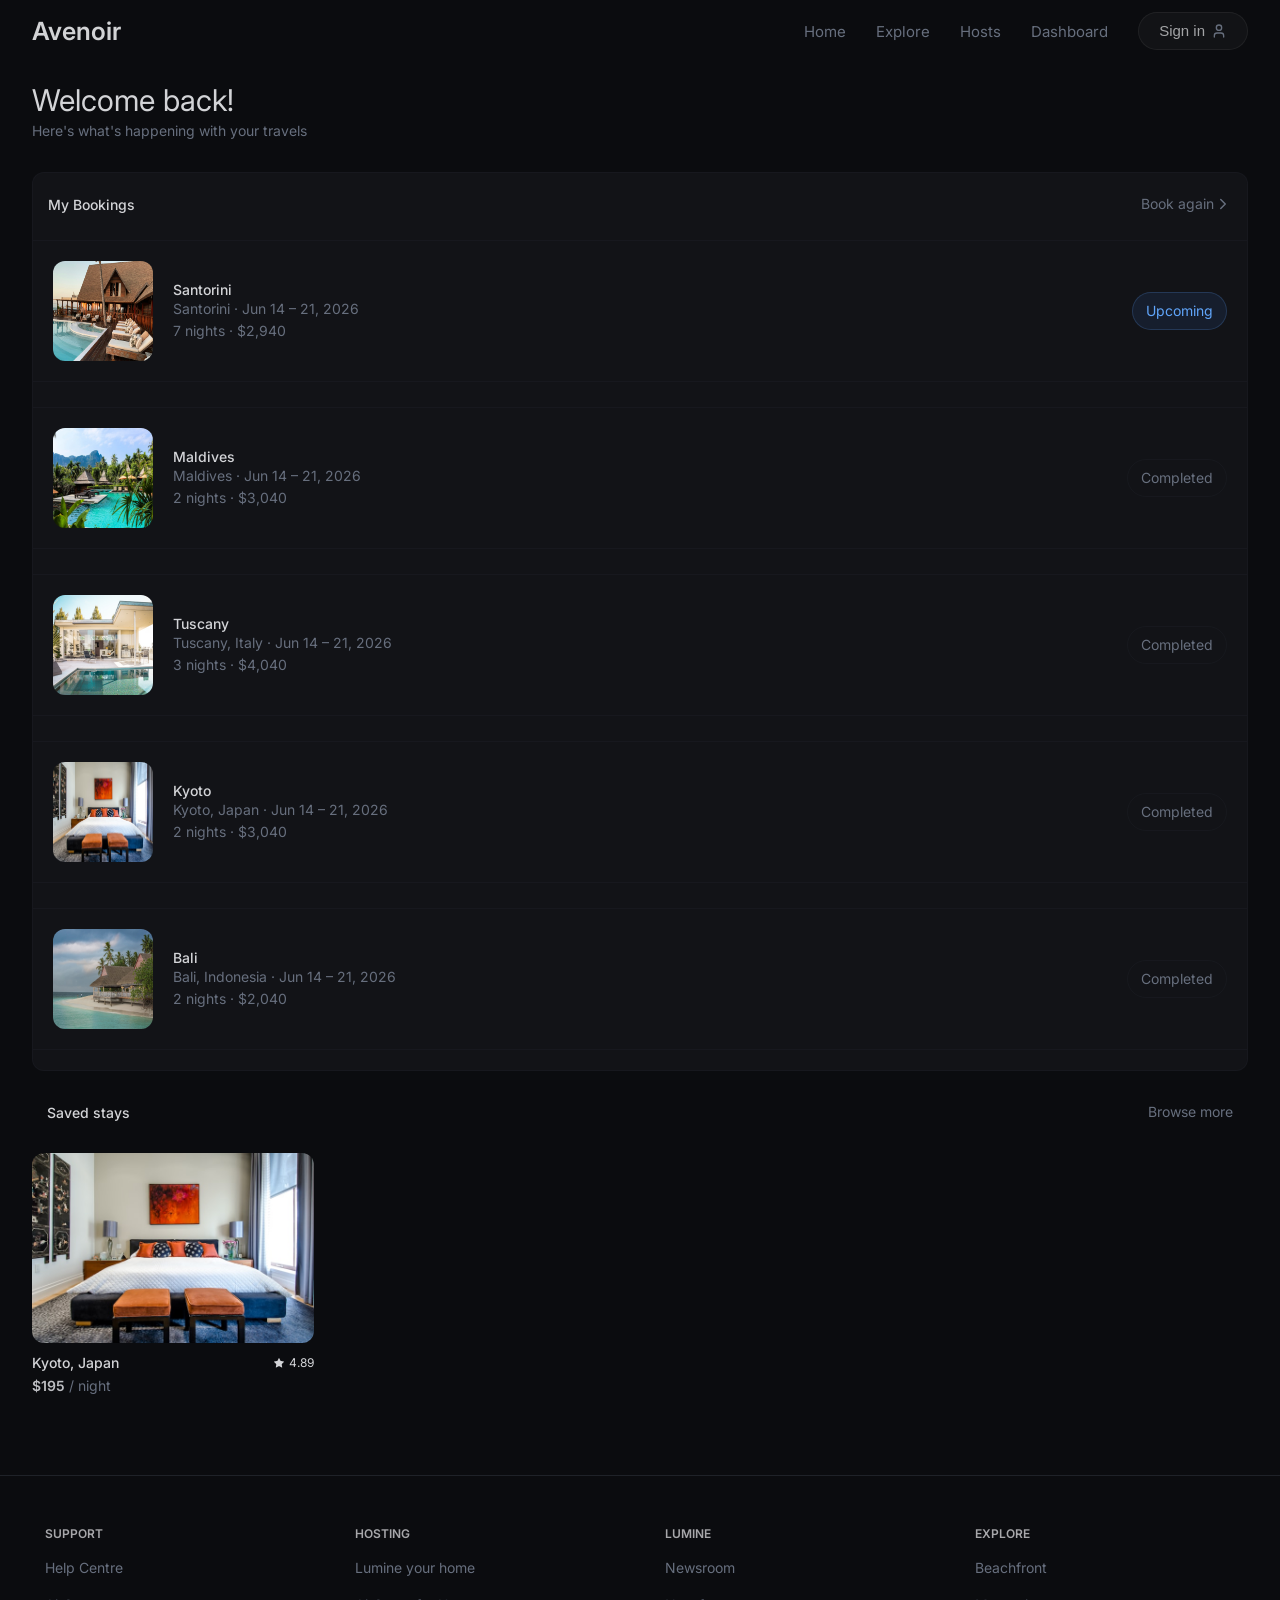
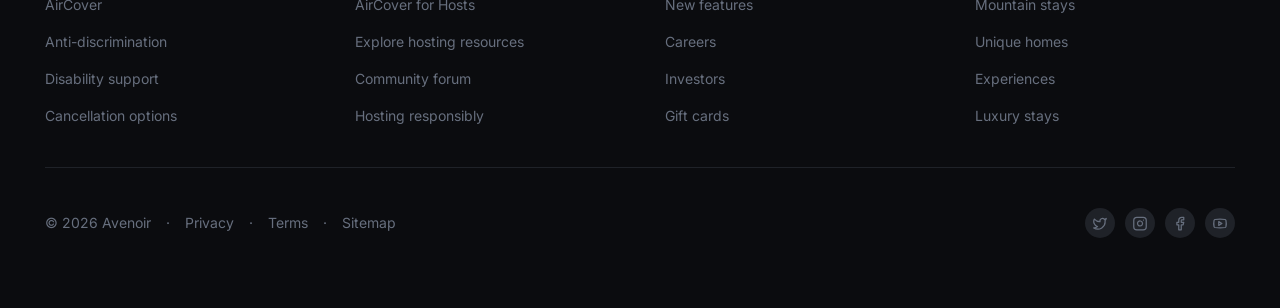
==== commit 0a38403e: "Penultimate commit of existing project" ====
--- a/dash.html
+++ b/dash.html
@@ -11,6 +11,43 @@
   <link rel="stylesheet" href="./explore.css">
 </head>
 <body>
+    <header class="nav-header">
+        <nav class="navbar-section">
+
+            <a href="./index.html" class="logo-link">
+                <h1 class="logo-text">Avenoir</h1>
+            </a>
+            
+            <div class="navbar" id="header-navbar">
+
+                <ul class="list-items">
+                    <li class="list-option">
+                        <a href="./index.html" class="nav-link">Home</a>
+                    </li>
+                    <li class="list-option">
+                        <a href="./explore.html" class="nav-link">Explore </a>
+                    </li>
+                    <li class="list-option">
+                        <a href="./props.html" class="nav-link">Hosts</a>
+                    </li>
+                    <li class="list-option">
+                        <a href="./dash.html" class="nav-link active">Dashboard</a>
+                    </li>
+                </ul>
+
+                <button class="signUp_btn">
+                    Sign in
+                    <svg xmlns="http://www.w3.org/2000/svg" width="16" height="16" viewBox="0 0 24 24" fill="none" stroke="currentColor" stroke-width="2" stroke-linecap="round" stroke-linejoin="round" class="lucide lucide-user w-3.5 h-3.5 text-muted-foreground">
+                        <path d="M19 21v-2a4 4 0 0 0-4-4H9a4 4 0 0 0-4 4v2"></path>
+                        <circle cx="12" cy="7" r="4"></circle>
+                    </svg>
+                </button>
+            </div>
+        </nav>
+    </header>
+
+    
+
     <section class="section">
         <div class="section__inner">
             <div class="section__heading">
@@ -20,7 +57,9 @@
             <div class="dashboard">
                 <div class="dashboard__header">
                     <p class="card__location">My Bookings</p>
-                    <p class="text--md">Book again <svg xmlns="http://www.w3.org/2000/svg" width="18" height="18" viewBox="0 0 24 24" fill="none" stroke="currentColor" stroke-width="2" stroke-linecap="round" stroke-linejoin="round" class="lucide lucide-chevron-right w-3 h-3"><path d="m9 18 6-6-6-6"></path></svg></p>
+                    <a href="./explore.html" class="">
+                        <p class="text--md">Book again <svg xmlns="http://www.w3.org/2000/svg" width="18" height="18" viewBox="0 0 24 24" fill="none" stroke="currentColor" stroke-width="2" stroke-linecap="round" stroke-linejoin="round" class="lucide lucide-chevron-right w-3 h-3"><path d="m9 18 6-6-6-6"></path></svg></p>
+                    </a>
                 </div>
                 <div class="booking-card">
                     <div class="booking-card__content">
@@ -95,11 +134,13 @@
 
             <div class="dashboard__header">
                 <p class="card__location">Saved stays</p>
-                <p class="text--md">Browse more</p>
+                <a href="./explore.html" class="">
+                    <p class="text--md">Browse more</p>
+                </a>
             </div>
             <div class="saved-stays">
                 
-                    <a href="./" class="card" data-filter="city">
+                    <a href="./explore.html" class="card" data-filter="city">
                         <div class="card__image-wrapper">
                             <img src="./images/house-four.png" alt="">
                         </div>
@@ -128,19 +169,19 @@
                     <div class="footer__column-title">
                         <p class="text--sm">Support</p>
                     </div>
-                    <a href="./" class="">
+                    <a href="./explore.html" class="">
                         <p class="text--md">Help Centre</p>
                     </a>
-                    <a href="./" class="">
+                    <a href="./explore.html" class="">
                         <p class="text--md">AirCover</p>
                     </a>
-                    <a href="./" class="">
+                    <a href="./explore.html" class="">
                         <p class="text--md">Anti-discrimination</p>
                     </a>
-                    <a href="./" class="">
+                    <a href="./explore.html" class="">
                         <p class="text--md">Disability support</p>
                     </a>
-                    <a href="./" class="">
+                    <a href="./explore.html" class="">
                         <p class="text--md">Cancellation options</p>
                     </a>
                 </div>
@@ -148,19 +189,19 @@
                     <div class="footer__column-title">
                         <p class="text--sm">Hosting</p>
                     </div>
-                    <a href="./" class="">
+                    <a href="./explore.html" class="">
                         <p class="text--md">Lumine your home</p>
                     </a>
-                    <a href="./" class="">
+                    <a href="./explore.html" class="">
                         <p class="text--md">AirCover for Hosts</p>
                     </a>
-                    <a href="./" class="">
+                    <a href="./explore.html" class="">
                         <p class="text--md">Explore hosting resources</p>
                     </a>
-                    <a href="./" class="">
+                    <a href="./explore.html" class="">
                         <p class="text--md">Community forum</p>
                     </a>
-                    <a href="./" class="">
+                    <a href="./explore.html" class="">
                         <p class="text--md">Hosting responsibly</p>
                     </a>
                 </div>
@@ -168,19 +209,19 @@
                     <div class="footer__column-title">
                         <p class="text--sm">Lumine</p>
                     </div>
-                    <a href="./" class="">
+                    <a href="./explore.html" class="">
                         <p class="text--md">Newsroom</p>
                     </a>
-                    <a href="./" class="">
+                    <a href="./explore.html" class="">
                         <p class="text--md">New features</p>
                     </a>
-                    <a href="./" class="">
+                    <a href="./explore.html" class="">
                         <p class="text--md">Careers</p>
                     </a>
-                    <a href="./" class="">
+                    <a href="./explore.html" class="">
                         <p class="text--md">Investors</p>
                     </a>
-                    <a href="./" class="">
+                    <a href="./explore.html" class="">
                         <p class="text--md">Gift cards</p>
                     </a>
                 </div>
@@ -188,19 +229,19 @@
                     <div class="footer__column-title">
                         <p class="text--sm">Explore</p>
                     </div>
-                    <a href="./" class="">
+                    <a href="./explore.html" class="">
                         <p class="text--md">Beachfront</p>
                     </a>
-                    <a href="./" class="">
+                    <a href="./explore.html" class="">
                         <p class="text--md">Mountain stays</p>
                     </a>
-                    <a href="./" class="">
+                    <a href="./explore.html" class="">
                         <p class="text--md">Unique homes</p>
                     </a>
-                    <a href="./" class="">
+                    <a href="./explore.html" class="">
                         <p class="text--md">Experiences</p>
                     </a>
-                    <a href="./" class="">
+                    <a href="./explore.html" class="">
                         <p class="text--md">Luxury stays</p>
                     </a>
                 </div>
@@ -209,31 +250,40 @@
                 <div class="footer__meta">
                     <p class="text--md">© <span id="year"></span> Avenoir</p>
                     <p class="text--md">·</p>
-                    <p class="text--md">Privacy</p>
+                    <a href="./index.html" class="">
+                        <p class="text--md">Privacy</p>
+                    </a>
+
                     <p class="text--md">·</p>
-                    <p class="text--md">Terms</p>
+
+                    <a href="./index.html" class="">
+                        <p class="text--md">Terms</p>
+                    </a>
                     <p class="text--md">·</p>
-                    <p class="text--md">Sitemap</p>
+
+                    <a href="./index.html" class="">
+                        <p class="text--md">Sitemap</p>
+                    </a>
                 </div>
                 <div class="footer__social">
-                    <a href="./" class="">
+                    <a href="#" class="">
                         <svg xmlns="http://www.w3.org/2000/svg" width="24" height="24" viewBox="0 0 24 24" fill="none" stroke="currentColor" stroke-width="2" stroke-linecap="round" stroke-linejoin="round" class="lucide lucide-twitter w-3.5 h-3.5 text-muted-foreground">
                             <path d="M22 4s-.7 2.1-2 3.4c1.6 10-9.4 17.3-18 11.6 2.2.1 4.4-.6 6-2C3 15.5.5 9.6 3 5c2.2 2.6 5.6 4.1 9 4-.9-4.2 4-6.6 7-3.8 1.1 0 3-1.2 3-1.2z"></path>
                         </svg>
                     </a>
-                    <a href="./" class="">
+                    <a href="#" class="">
                         <svg xmlns="http://www.w3.org/2000/svg" width="24" height="24" viewBox="0 0 24 24" fill="none" stroke="currentColor" stroke-width="2" stroke-linecap="round" stroke-linejoin="round" class="lucide lucide-instagram w-3.5 h-3.5 text-muted-foreground">
                             <rect width="20" height="20" x="2" y="2" rx="5" ry="5"></rect>
                             <path d="M16 11.37A4 4 0 1 1 12.63 8 4 4 0 0 1 16 11.37z"></path>
                             <line x1="17.5" x2="17.51" y1="6.5" y2="6.5"></line>
                         </svg>
                     </a>
-                    <a href="./" class="">
+                    <a href="#" class="">
                         <svg xmlns="http://www.w3.org/2000/svg" width="24" height="24" viewBox="0 0 24 24" fill="none" stroke="currentColor" stroke-width="2" stroke-linecap="round" stroke-linejoin="round" class="lucide lucide-facebook w-3.5 h-3.5 text-muted-foreground">
                             <path d="M18 2h-3a5 5 0 0 0-5 5v3H7v4h3v8h4v-8h3l1-4h-4V7a1 1 0 0 1 1-1h3z"></path>
                         </svg>
                     </a>
-                    <a href="./" class="">
+                    <a href="#" class="">
                         <svg xmlns="http://www.w3.org/2000/svg" width="24" height="24" viewBox="0 0 24 24" fill="none" stroke="currentColor" stroke-width="2" stroke-linecap="round" stroke-linejoin="round" class="lucide lucide-youtube w-3.5 h-3.5 text-muted-foreground">
                             <path d="M2.5 17a24.12 24.12 0 0 1 0-10 2 2 0 0 1 1.4-1.4 49.56 49.56 0 0 1 16.2 0A2 2 0 0 1 21.5 7a24.12 24.12 0 0 1 0 10 2 2 0 0 1-1.4 1.4 49.55 49.55 0 0 1-16.2 0A2 2 0 0 1 2.5 17"></path>
                             <path d="m10 15 5-3-5-3z"></path>
--- a/style.css
+++ b/style.css
@@ -14,6 +14,215 @@
 body {
     font-family: "Inter", sans-serif;
 }
+
+.navbar-section{
+    width: 93%;
+    margin: 0 auto;
+    display: flex;
+    justify-content: space-between;
+    align-items: center;
+    /* background-color: red; */
+    padding: 12px 0;
+}
+
+
+li{
+    list-style: none;
+}
+
+header {
+    width: 100%;
+    display: flex;
+    position: fixed;
+    top: 0;
+    z-index: 3000;
+}
+
+.nav-header--scrolled {
+    background-color: rgba(255, 255, 255, 0.06);
+    backdrop-filter: blur(14px);
+}
+
+
+.list-items{
+    display: none;
+}
+
+.signUp_btn{
+    padding: 8px 20px;
+    border-radius: 30px;
+    display: flex;
+    justify-content: center;
+    align-items: center;
+    background-color: rgba(255, 255, 255, 0.03);
+    border: 1px solid rgba(255, 255, 255, 0.06);
+    font-size: 15px;
+    line-height: 20px;
+    font-weight: 400;
+    color: #A3A4A6;
+    gap: 6px;
+}
+
+.logo-text{
+    font-size: 25px;
+    font-weight: 600;
+    line-height: 28px;
+    color: #D2D3D5;
+    /* font-family: cursive; */
+}
+
+
+.navbar{
+    display: flex;
+    justify-content: center;
+    align-items: center;
+    gap: 10px;
+    /* background-color: gold; */
+}
+
+
+
+
+.hero {
+    width: 100%;
+    padding: 100px 0;
+    background: linear-gradient(rgba(0, 0, 0, 0.7), rgba(0, 0, 0, 0.7)), url(./images/hero-bg.jpg);
+    background-repeat: no-repeat;
+    background-position: center;
+    background-size: cover;
+    display: flex;
+    justify-content: center;
+    align-items: center;
+}
+.hero__inner {
+    width: 85%;
+    display: flex;
+    flex-direction: column;
+    align-items: center;
+    text-align: center;
+    /* background-color: red; */
+}
+
+/* Hero Typography */
+.hero__title {
+    font-size: 48px;
+    font-weight: 300;
+    letter-spacing: 1.2px;
+    line-height: 50px;
+    color: rgb(255, 255, 255);
+    margin: 30px 0 17px 0;
+}
+
+.hero__title--accent {
+    color: rgba(255, 255, 255, 0.5);
+}
+
+
+.hero__subtitle {
+    color: rgba(255, 255, 255, 0.6);
+    font-size: 18px;
+    line-height: 30px;
+    /* background-color: red; */
+    font-weight: 300;
+    max-width: 560px;
+}
+
+.hero__badge {
+    padding: 5px 13px;
+    color: rgba(255, 255, 255, 0.6);
+    background-color: rgba(255, 255, 255, 0.05);
+    border: 1px solid rgba(255, 255, 255, 0.15);
+    border-radius: 40px;
+    width: fit-content;
+    font-size: 12px;
+}
+
+.hero__search{
+        flex-direction: column;
+        width: 100%;
+        display: flex;
+    justify-content: center;
+    align-items: stretch;
+    background-color: rgba(11, 12, 15, 0.8);
+    border: 1.2px solid rgba(255, 255, 255, 0.1);
+    border-radius: 15px;
+    overflow: hidden;
+    margin-top: 40px;
+    }
+
+    .hero__search > .hero__search-item {
+        padding: 17px 30px;
+    display: flex;
+    justify-content: center;
+    align-items: center;
+    gap: 10px;
+    border-right: 1px solid rgba(255, 255, 255, 0.1);
+    transition: all .2s ease;
+    }
+
+    .hero__search > .hero__search-item--cta {
+        border: 0;
+        align-items: center;
+        justify-content: center;
+    }
+
+
+
+
+
+
+
+/* ==================== FILTER BAR SECTION ==================== */
+.filter-bar {
+    background-color: #0B0C0F;
+    position: sticky;
+    top: 58px;
+    z-index: 2000;
+    display: flex;
+    padding: 10px 0;
+    justify-content: center;
+    align-items: center;
+    border: 1px solid rgba(31, 34, 40, 0.3);
+}
+
+.filter-bar__inner {
+    display: flex;
+    width: 93%;
+    gap: 5px;
+    overflow: scroll;
+}
+
+
+.filter-bar__btn {
+    padding: 13px 20px;
+    display: flex;
+    flex-direction: column;
+    gap: 5px;
+    justify-content: center;
+    align-items: center;
+    background-color: inherit;
+    border: 0px;
+}
+
+
+.filter-bar__btn .text--sm {
+    transition: color 0.3s ease;
+}
+
+.filter-bar__btn:hover .text--sm {
+    color: rgba(233, 234, 237, 0.9);
+}
+
+.filter-bar__btn svg {
+    color: rgb(103, 111, 126);
+    height: 20px;
+    transition: color 0.3s ease;
+}
+
+.filter-bar__btn:hover svg {
+    color: rgba(233, 234, 237, 0.9);
+}
+
 
 .section{
     width: 100%;
@@ -651,14 +860,6 @@
 
 
 
-
-
-
-
-
-/* ===========================
-   TYPOGRAPHY
-=========================== */
 h1, h2, h3, p {
   margin: 0;
 }
@@ -669,62 +870,356 @@
 
 
 
-/* Tablet+ — show full nav links */
-@media (min-width: 768px) {
-  .nav__links {
-    display: flex;
-  }
-
-  .nav__hamburger {
-    display: none;
-  }
-
-  .nav__mobile {
-    display: none !important;
-  }
-}
-
-
-@media (min-width: 768px) {
-  .stats__grid {
+
+
+
+
+
+
+
+
+
+/* Tablet */
+/* 
+@media screen and (min-width: 768px) {
+
+
+    #featured-grid{
+        grid-template-columns: repeat(2, 1fr);
+        gap: 30px;
+    }
+
+} */
+
+
+/* Wide desktop */
+/* @media (min-width: 1280px) {
+
+} */
+
+@media screen and (min-width: 768px) {
+    #featured-grid{
+        grid-template-columns: repeat(2, 1fr);
+    }
+
+    #destinations-grid{
+        grid-template-columns: repeat(3, 1fr);
+        /* gap: 32px; */
+    }
+
+    #destinations-grid .card__image-wrapper {
+        height: 400px;
+    }
+
+ #experiences-grid {
+        grid-template-columns: repeat(2, 1fr);
+        gap: 20px;
+    }
+
+    .footer__menu{
+    grid-template-columns: repeat(2, 1fr);
+}
+
+.second-footer__layer{
+    flex-direction: row;
+}
+
+}
+
+
+
+
+
+
+
+
+/* Desktop */
+@media screen and (min-width: 1024px) {
+
+
+
+.navbar-section{
+    width: 95%;
+}
+
+.list-items{
+    display: flex;
+    justify-content: center;
+    align-items: center;
+    gap: 10px;
+}
+
+
+.navbar{
+    display: flex;
+    justify-content: center;
+    align-items: center;
+    gap: 20px;
+    /* background-color: gold; */
+}
+
+.list-option a{
+    padding: 10px;
+    font-size: 15px;
+    line-height: 20px;
+    font-weight: 400;
+    color: #676F7E;
+    /* background-color: 3me; */
+}
+
+
+
+/* ==================== HERO SECTION ==================== */
+
+
+.hero__inner {
+    width: 60%;
+}
+
+/* Hero Badge */
+.hero__badge {
+    padding: 5px 13px;
+    color: rgba(255, 255, 255, 0.6);
+    background-color: rgba(255, 255, 255, 0.05);
+    border: 1px solid rgba(255, 255, 255, 0.15);
+    border-radius: 40px;
+    width: fit-content;
+    font-size: 13px;
+}
+
+/* Hero Typography */
+.hero__title {
+    font-size: 100px;
+    font-weight: 300;
+    letter-spacing: 1.2px;
+    line-height: 113px;
+    color: rgb(255, 255, 255);
+    margin: 30px 0 17px 0;
+}
+
+
+.hero__subtitle {
+    color: rgba(255, 255, 255, 0.6);
+    font-size: 18px;
+    line-height: 28px;
+    font-weight: 300;
+    max-width: 560px;
+}
+
+/* Hero Search Bar */
+.hero__search {
+    display: flex;
+    justify-content: center;
+    align-items: stretch;
+    background-color: rgba(11, 12, 15, 0.8);
+    border: 1.2px solid rgba(255, 255, 255, 0.1);
+    border-radius: 15px;
+    overflow: hidden;
+    margin-top: 40px;
+}
+
+.hero__search > .hero__search-item {
+    padding: 17px 30px;
+    display: flex;
+    justify-content: center;
+    align-items: center;
+    gap: 10px;
+    border-right: 1px solid rgba(255, 255, 255, 0.1);
+    transition: all .2s ease;
+}
+
+.hero__search > .hero__search-item:hover {
+    background-color: rgba(255, 255, 255, 0.049);
+}
+
+.hero__search > .hero__search-item--cta {
+    background-color: rgba(255, 255, 255, 0.102);
+    border-right: 0;
+}
+
+.hero__search > .hero__search-item span {
+    display: flex;
+    flex-direction: column;
+    gap: 3px;
+}
+
+.hero__search > .hero__search-item svg {
+    color: rgba(255, 255, 255, 0.4);
+    height: 16px;
+}
+
+/* Hero Stats Counter */
+.hero__stats {
+    display: flex;
+    justify-content: center;
+    align-items: center;
+    text-align: center;
+    gap: 120px;
+    margin: 50px 0 0 0;
+}
+
+.hero__stat-number {
+    font-size: 30px;
+    line-height: 40px;
+    color: rgba(255, 255, 255, 0.9);
+    font-weight: 300;
+}
+
+
+
+
+    
+    #featured-grid{
+        grid-template-columns: repeat(4, 1fr);
+        gap: 30px;
+    }
+
+    .section__inner{
+        width: 95%;
+        /* background-color: red; */
+    }
+
+    #featured-grid .card__image-wrapper{
+        height: 200px;
+    }
+
+    .section__title{
+        font-size: 30px;
+    }
+
+    .text--md,
+    .card__price{
+        font-size: 14px;
+        /* background-color: red; */
+    }
+
+    #destinations-grid .card__image-wrapper {
+    height: 300px;
+}
+
+    .card__price{
+        font-weight: 600;
+    }
+
+    .love_btn {
+        height: 30px;
+        width: 30px;
+    }
+
+    .love_btn svg {
+        height: 17px;
+        width: 17px;
+    }
+
+    .card__location{
+        font-size: 14px;
+        /* background-color: red; */
+    }
+
+    .card__rating{
+        gap: 0px;
+        /* background-color: gold; */
+    }
+
+    .card__rating svg{
+        height: 12px;
+    }
+
+    .card__rating span{
+        font-size: 12px;
+    }
+
+    .text--sm{
+        font-size: 12px;
+    }
+
+    .card__details{
+        gap: 6px;
+        padding: 1px 0;
+    }
+
+    #destinations-grid{
+        grid-template-columns: repeat(5, 1fr);
+        gap: 32px;
+    }
+
+    .card__destination-label{
+        gap: 3px;
+    }
+
+    #experiences-grid {
+        grid-template-columns: repeat(3, 1fr);
+        gap: 30px;
+    }
+
+    .review-card__author .text--md{
+        font-size: 12px;
+    }
+
+
+
+    #bg__img-section{
+    padding: 90px 70px;
+}
+
+.insidee-head {
+    width: 420px;
+}
+
+
+#bg__img-section .inner-header {
+    font-size: 60px;
+    font-weight: 300;
+}
+
+.anchor-btn {
+    flex-direction: row;
+}
+
+.anchor-one-btn svg {
+    height: 20px;
+}
+
+.footer__menu{
     grid-template-columns: repeat(4, 1fr);
-  }
-}
-
-
-
-@media (min-width: 768px) {
-  .work__grid {
-    grid-template-columns: repeat(2, 1fr);
-    grid-template-rows: auto auto;
-  }
-
-  .card--tall {
-    grid-row: span 2;
-    min-height: 520px;
-  }
-
-  .card--wide {
-    grid-column: span 2;
-  }
-}
-
-@media (min-width: 1024px) {
-  .card--wide {
-    grid-column: span 1;
-  }
-}
-
-@media (min-width: 768px) {
-  .service {
-    align-items: center;
-  }
-}
-
-
-@media (min-width: 768px) {
-  .footer__inner {
+}
+
+.second-footer__layer{
     flex-direction: row;
-    justify-content: space-between;
-  }
+}
+
+
+
+
+
+
+
+
+
+
+
+
+
+
+
+
+
+
+
+
+
+
+
+
+
+
+
+
+
+
+
+
+
+
+
 }
--- a/explore.css
+++ b/explore.css
@@ -27,13 +27,18 @@
     background-color: rgb(18, 19, 23);
     border: 1px solid #1f222880;
     border-radius: 12px;
-}
+    gap: 4px;
+    font-size: 16px;
+    color: rgb(103, 111, 126);
+}
+
+
 
 svg{
     color: rgb(103, 111, 126);
 }
 
-input{
+.search__btn input{
     padding: 12px 0;
     background-color:inherit;
     color: white;
@@ -78,7 +83,7 @@
     color: rgba(233, 234, 237, 0.8);
 }
 
-.active{
+.filters .active{
     color: rgba(233, 234, 237, 0.9);
     border-color: rgba(233, 234, 237, 0.2);
     background-color: rgba(233, 234, 237, 0.1);
@@ -222,6 +227,12 @@
     gap: 50px;
 }
 
+.double-text{
+    display: flex;
+    flex-direction: column;
+    gap: 40px;
+}
+
 .loveej{
     padding: 30px 0;
     border-width: 1px 0;
@@ -297,15 +308,22 @@
 
 .grid_two_revies{
     width: 100%;
-    display: grid;
+    display: flex;
+    flex-direction: column;
+    /* grid-template-columns: repeat(1, 1fr); */
+    gap: 10px;
+    background-color: rgb(18, 19, 23);
+    border: 1px solid rgba(31, 34, 40, 0.4);
+    padding: 20px;
+    border-radius: 12px;
+}
+
+.gener-grid{
+    /* background-color: red; */
     grid-template-columns: repeat(1, 1fr);
     gap: 10px;
-    background-color: rgb(18, 19, 23);
-    border: 1px solid rgba(31, 34, 40, 0.4);
-    padding: 20px;
-    border-radius: 12px;
-}
-
+    display: grid;
+}
 /* .grid_two_revies > div{
     width: 100%;
     background-color: red;
@@ -578,4 +596,184 @@
     color: rgba(233, 234, 237, 0.9);
     border-color: rgba(233, 234, 237, 0.2);
     background-color: rgba(233, 234, 237, 0.1);
+}
+
+.saved-stays{
+    display: grid;
+    grid-template-columns: repeat(2, 1fr);
+}
+
+.saved-stays .card{
+    gap: 10px;
+}
+
+
+
+
+
+@media screen and (min-width: 768px) {
+    .booking-card__content{
+    flex-direction: row;
+    align-items: center;
+    justify-content: center;
+}
+
+.booking-card__content img{
+    height: 100px;
+    width: 100px;
+    border-radius: 12px;
+}
+
+.saved-stays{
+    grid-template-columns: repeat(2, 1fr);
+    gap: 30px;
+
+}
+
+    .filter{
+    width: 14%;
+}
+
+.search__btn{
+    width: 85%;
+    /* background-color: red; */
+}
+
+
+}
+
+
+
+
+
+
+
+@media (min-width: 1024px) {
+    .filter{
+    width: 11%;
+}
+
+.search__btn{
+    width: 88%;
+    /* background-color: red; */
+}
+
+.search__btn input{
+    padding: 8px 0;
+}
+
+.views{
+    /* background-color: red; */
+    flex-direction: row;
+    /* justify-content: space-between; */
+}
+
+.para{
+    flex-direction: row;
+    justify-content: start;
+}
+
+.griddy{
+    flex-direction: row;
+    gap: 5px;
+}
+
+.griddy_one{
+    width: 47%;
+}
+
+.griddhdh img{
+    width: 100%;
+    height: 100%;
+}
+
+.headign-grid{
+    flex-direction: row;
+    justify-content: space-between;
+}
+
+.double-text{
+    width: 63%;
+}
+
+.gener-grid{
+    grid-template-columns: repeat(2, 1fr);
+}
+
+.card-container{
+    width: 32%;
+    align-self: flex-start; 
+    position: sticky;
+    top: 40px;  
+}
+
+.grid_text{
+    flex-direction: row;
+}
+
+
+.gridgdg{
+    grid-template-columns: repeat(4, 1fr);
+}
+
+.gridgdg .card{
+    gap: 10px;
+    /* background-color: gold; */
+}
+
+
+#checkInDate,
+#checkOutDate{
+    background-color: inherit;
+    border: 0;
+}
+
+
+
+.booking-card__content{
+    flex-direction: row;
+    align-items: center;
+    justify-content: center;
+}
+
+
+
+.booking-card__content img{
+    height: 100px;
+    width: 100px;
+    border-radius: 12px;
+}
+
+
+
+
+.saved-stays{
+    grid-template-columns: repeat(4, 1fr);
+    gap: 30px;
+
+}
+
+
+
+
+
+
+
+
+
+
+
+
+
+
+
+
+
+
+
+
+
+
+
+
 }
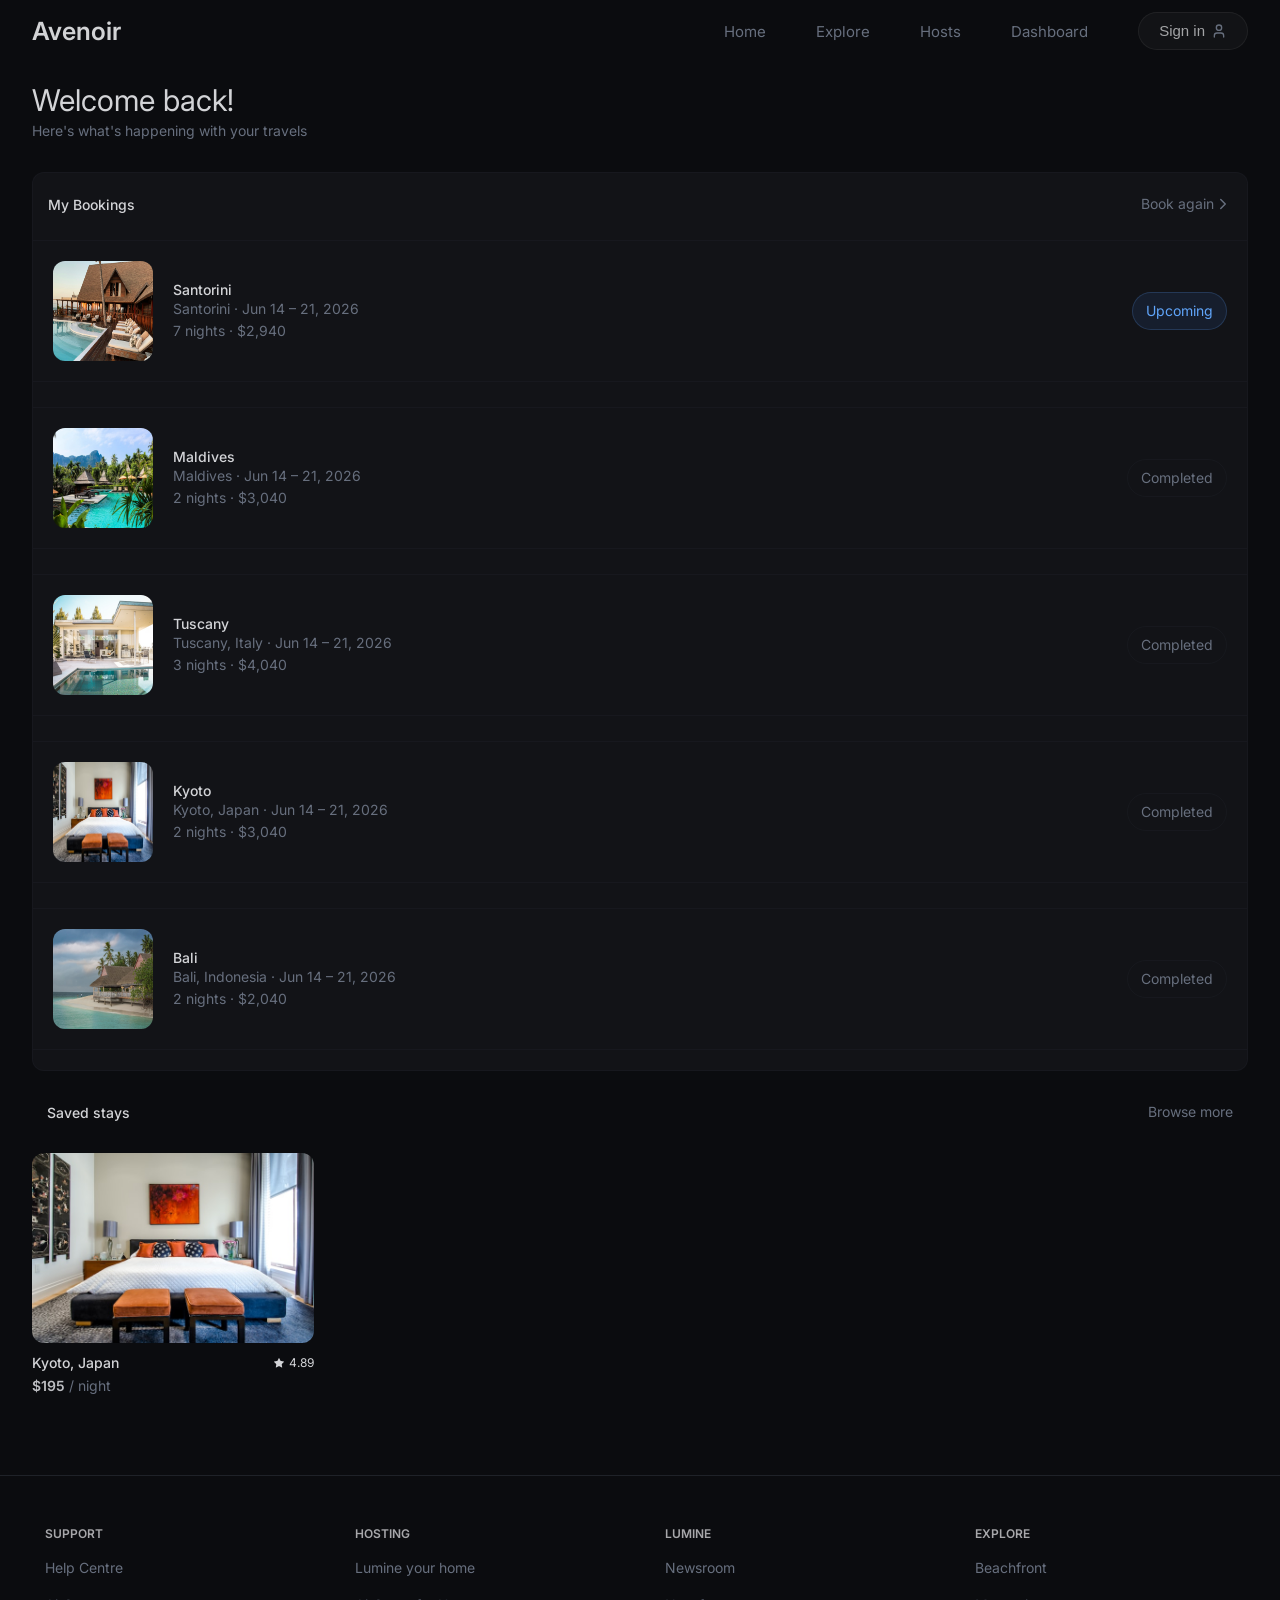
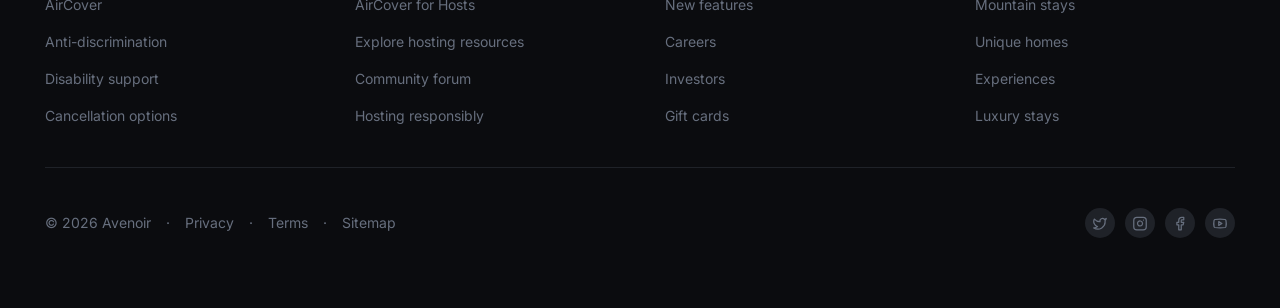
==== commit 3d6c339d: "first commit" ====
--- a/dash.html
+++ b/dash.html
@@ -19,8 +19,10 @@
             </a>
             
             <div class="navbar" id="header-navbar">
-
+                <svg xmlns="http://www.w3.org/2000/svg" class="funnny" viewBox="0 0 640 640"><path d="M96 160C96 142.3 110.3 128 128 128L512 128C529.7 128 544 142.3 544 160C544 177.7 529.7 192 512 192L128 192C110.3 192 96 177.7 96 160zM96 320C96 302.3 110.3 288 128 288L512 288C529.7 288 544 302.3 544 320C544 337.7 529.7 352 512 352L128 352C110.3 352 96 337.7 96 320zM544 480C544 497.7 529.7 512 512 512L128 512C110.3 512 96 497.7 96 480C96 462.3 110.3 448 128 448L512 448C529.7 448 544 462.3 544 480z"/></svg>
+                <!-- <svg xmlns="http://www.w3.org/2000/svg" class="hermes" viewBox="0 0 24 24" fill="none" stroke="currentColor" stroke-width="2" stroke-linecap="round" stroke-linejoin="round" class="lucide lucide-map-pin w-4 h-4 text-white/40 flex-shrink-0"></svg> -->
                 <ul class="list-items">
+                    <svg xmlns="http://www.w3.org/2000/svg" class="funy" viewBox="0 0 640 640"><path d="M504.6 148.5C515.9 134.9 514.1 114.7 500.5 103.4C486.9 92.1 466.7 93.9 455.4 107.5L320 270L184.6 107.5C173.3 93.9 153.1 92.1 139.5 103.4C125.9 114.7 124.1 134.9 135.4 148.5L278.3 320L135.4 491.5C124.1 505.1 125.9 525.3 139.5 536.6C153.1 547.9 173.3 546.1 184.6 532.5L320 370L455.4 532.5C466.7 546.1 486.9 547.9 500.5 536.6C514.1 525.3 515.9 505.1 504.6 491.5L361.7 320L504.6 148.5z"/></svg>
                     <li class="list-option">
                         <a href="./index.html" class="nav-link">Home</a>
                     </li>
--- a/style.css
+++ b/style.css
@@ -38,6 +38,11 @@
     z-index: 3000;
 }
 
+/* Prevent scrolling when mobile menu is open */
+.show-mobile-menu {
+    overflow: hidden;
+}
+
 .nav-header--scrolled {
     background-color: rgba(255, 255, 255, 0.06);
     backdrop-filter: blur(14px);
@@ -45,7 +50,39 @@
 
 
 .list-items{
-    display: none;
+    /* width: 100%; */
+    position: fixed;
+    left: -100%;
+    transition: left 0.5s ease;
+    top: 0;
+    width: 100%;
+    height: 100vh;
+    display: flex;
+    justify-content: center;
+    align-items: center;
+    flex-direction: column;
+    background-color: #0B0C0F;
+    backdrop-filter: blur(24px);
+    opacity: 1;
+    /* color: #A3A4A6; */
+    /* background-color: white; */
+    z-index: 8000;
+    gap: 60px;
+    /* display: none; */
+}
+
+/* Show mobile menu when active */
+.show-mobile-menu .list-items {
+    left: 0;
+}
+
+.list-option a{
+    /* padding: 10px; */
+    font-size: 35px;
+    /* line-height: 20px; */
+    font-weight: 400;
+    color: #E9EAED;
+    /* background-color: gold; */
 }
 
 .signUp_btn{
@@ -77,10 +114,47 @@
     justify-content: center;
     align-items: center;
     gap: 10px;
+    flex-direction: row-reverse;
     /* background-color: gold; */
 }
 
-
+.funy{
+    height: 40px;
+    width: 40px;
+    position: absolute;
+    right: 30px;
+    top: 50px;
+    fill: #A3A4A6;
+    background-color: rgba(255, 255, 255, 0.03);
+    border: 1px solid rgba(255, 255, 255, 0.06);
+    padding: 8px;
+    cursor: pointer;
+    border-radius: 7px;
+    transition: all 0.3s ease;
+    pointer-events: auto;
+}
+
+.funy:hover {
+    background-color: rgba(255, 255, 255, 0.06);
+    border-color: rgba(255, 255, 255, 0.12);
+}
+
+.funnny{
+    width: 35px;
+    height: 35px;
+    fill: #A3A4A6;
+    border: 1px solid rgba(255, 255, 255, 0.06);
+    border-radius: 7px;
+    padding: 8px;
+    cursor: pointer;
+    transition: all 0.3s ease;
+    pointer-events: auto;
+}
+
+.funnny:hover {
+    background-color: rgba(255, 255, 255, 0.03);
+    border-color: rgba(255, 255, 255, 0.12);
+}
 
 
 .hero {
@@ -94,6 +168,8 @@
     justify-content: center;
     align-items: center;
 }
+
+
 .hero__inner {
     width: 85%;
     display: flex;
@@ -150,26 +226,61 @@
     margin-top: 40px;
     }
 
+    .hermes{
+        width: 17px;
+        height: 16px;
+        /* background-color: red; */
+    }
+
     .hero__search > .hero__search-item {
-        padding: 17px 30px;
-    display: flex;
-    justify-content: center;
-    align-items: center;
-    gap: 10px;
-    border-right: 1px solid rgba(255, 255, 255, 0.1);
+        padding: 20px 30px;
+    display: flex;
+    gap: 20px;
+    border-bottom: 1px solid rgba(255, 255, 255, 0.1);
     transition: all .2s ease;
     }
 
     .hero__search > .hero__search-item--cta {
         border: 0;
         align-items: center;
+        /* background-color: red; */
+        gap: 10px;
         justify-content: center;
     }
 
-
-
-
-
+    
+.hero__search > .hero__search-item:hover {
+    background-color: rgba(255, 255, 255, 0.049);
+}
+
+.hero__search > .hero__search-item--cta {
+    background-color: rgba(255, 255, 255, 0.102);
+    border-bottom: 0;
+}
+
+
+    .hero .text--sm{
+        font-size: 15px;
+    }
+
+
+    .hero__stats {
+    display: flex;
+    justify-content: center;
+    align-items: center;
+    text-align: center;
+    gap: 40px;
+    margin: 50px 0 0 0;
+}
+
+
+
+.hero__stat-number {
+    font-size: 22px;
+    line-height: 40px;
+    color: rgba(255, 255, 255, 0.9);
+    font-weight: 300;
+}
 
 
 /* ==================== FILTER BAR SECTION ==================== */
@@ -207,6 +318,7 @@
 
 .filter-bar__btn .text--sm {
     transition: color 0.3s ease;
+    font-size: 13px;
 }
 
 .filter-bar__btn:hover .text--sm {
@@ -603,19 +715,19 @@
   color: rgba(255, 255, 255, 0.6);
 
 }
+
 .anchor-btn {
     width: 100%;
-    display: flex;
+    /* background-color: red; */
+    display: flex;
+    gap: 10px;
     flex-direction: column;
-    gap: 20px;
-    /* justify-content: start; */
-    /* align-items: start; */
     margin-top: 5px;
 }
 
 .anchor-btn a {
-  width: 100%;
     padding: 15px 25px;
+    width: 100%;
     border-radius: 12px;
     font-weight: 600;
     font-size: 14px;
@@ -631,7 +743,7 @@
 }
 
 .anchor-one-btn svg {
-    height: 15px;
+    height: 17px;
 }
 
 .anchor-two-btn {
@@ -639,6 +751,7 @@
     background-color: transparent;
     border: 1px solid rgba(255, 255, 255, 0.2);
 }
+
 
 .icons-text{
     width: 100%;
@@ -946,15 +1059,27 @@
     display: flex;
     justify-content: center;
     align-items: center;
-    gap: 10px;
-}
-
+    gap: 30px;
+    position: static;
+    /* left: auto; */
+    width: auto; 
+    height: auto;
+    flex-direction: row;
+    background-color: inherit;
+    backdrop-filter: none;
+}
+
+.funy{
+    display: none;
+}
+
+.funnny{
+    display: none;
+}
 
 .navbar{
-    display: flex;
-    justify-content: center;
-    align-items: center;
-    gap: 20px;
+    gap: 40px;
+    flex-direction: row;
     /* background-color: gold; */
 }
 
@@ -964,12 +1089,8 @@
     line-height: 20px;
     font-weight: 400;
     color: #676F7E;
-    /* background-color: 3me; */
-}
-
-
-
-/* ==================== HERO SECTION ==================== */
+    /* background-color: gold; */
+}
 
 
 .hero__inner {
@@ -979,11 +1100,6 @@
 /* Hero Badge */
 .hero__badge {
     padding: 5px 13px;
-    color: rgba(255, 255, 255, 0.6);
-    background-color: rgba(255, 255, 255, 0.05);
-    border: 1px solid rgba(255, 255, 255, 0.15);
-    border-radius: 40px;
-    width: fit-content;
     font-size: 13px;
 }
 
@@ -994,9 +1110,12 @@
     letter-spacing: 1.2px;
     line-height: 113px;
     color: rgb(255, 255, 255);
-    margin: 30px 0 17px 0;
-}
-
+    margin: 20px 0 15px 0;
+}
+
+.hero__title--accent {
+    color: rgba(255, 255, 255, 0.5);
+}
 
 .hero__subtitle {
     color: rgba(255, 255, 255, 0.6);
@@ -1008,46 +1127,37 @@
 
 /* Hero Search Bar */
 .hero__search {
-    display: flex;
-    justify-content: center;
-    align-items: stretch;
-    background-color: rgba(11, 12, 15, 0.8);
-    border: 1.2px solid rgba(255, 255, 255, 0.1);
-    border-radius: 15px;
-    overflow: hidden;
-    margin-top: 40px;
+    width: fit-content;
+    flex-direction: row;
 }
 
 .hero__search > .hero__search-item {
     padding: 17px 30px;
-    display: flex;
-    justify-content: center;
     align-items: center;
     gap: 10px;
+    border-bottom: 0;
     border-right: 1px solid rgba(255, 255, 255, 0.1);
-    transition: all .2s ease;
-}
-
-.hero__search > .hero__search-item:hover {
-    background-color: rgba(255, 255, 255, 0.049);
 }
 
 .hero__search > .hero__search-item--cta {
-    background-color: rgba(255, 255, 255, 0.102);
     border-right: 0;
+    border-bottom: 0;
 }
 
 .hero__search > .hero__search-item span {
     display: flex;
     flex-direction: column;
     gap: 3px;
-}
+    /* background-color: red; */
+}
+
 
 .hero__search > .hero__search-item svg {
     color: rgba(255, 255, 255, 0.4);
     height: 16px;
 }
 
+
 /* Hero Stats Counter */
 .hero__stats {
     display: flex;
@@ -1055,7 +1165,7 @@
     align-items: center;
     text-align: center;
     gap: 120px;
-    margin: 50px 0 0 0;
+    margin: 30px 0 0 0;
 }
 
 .hero__stat-number {
@@ -1067,7 +1177,6 @@
 
 
 
-
     
     #featured-grid{
         grid-template-columns: repeat(4, 1fr);
@@ -1172,12 +1281,16 @@
     font-weight: 300;
 }
 
+
+
+
 .anchor-btn {
+    gap: 20px;
     flex-direction: row;
 }
 
-.anchor-one-btn svg {
-    height: 20px;
+.anchor-btn a {
+    width: fit-content;
 }
 
 .footer__menu{
